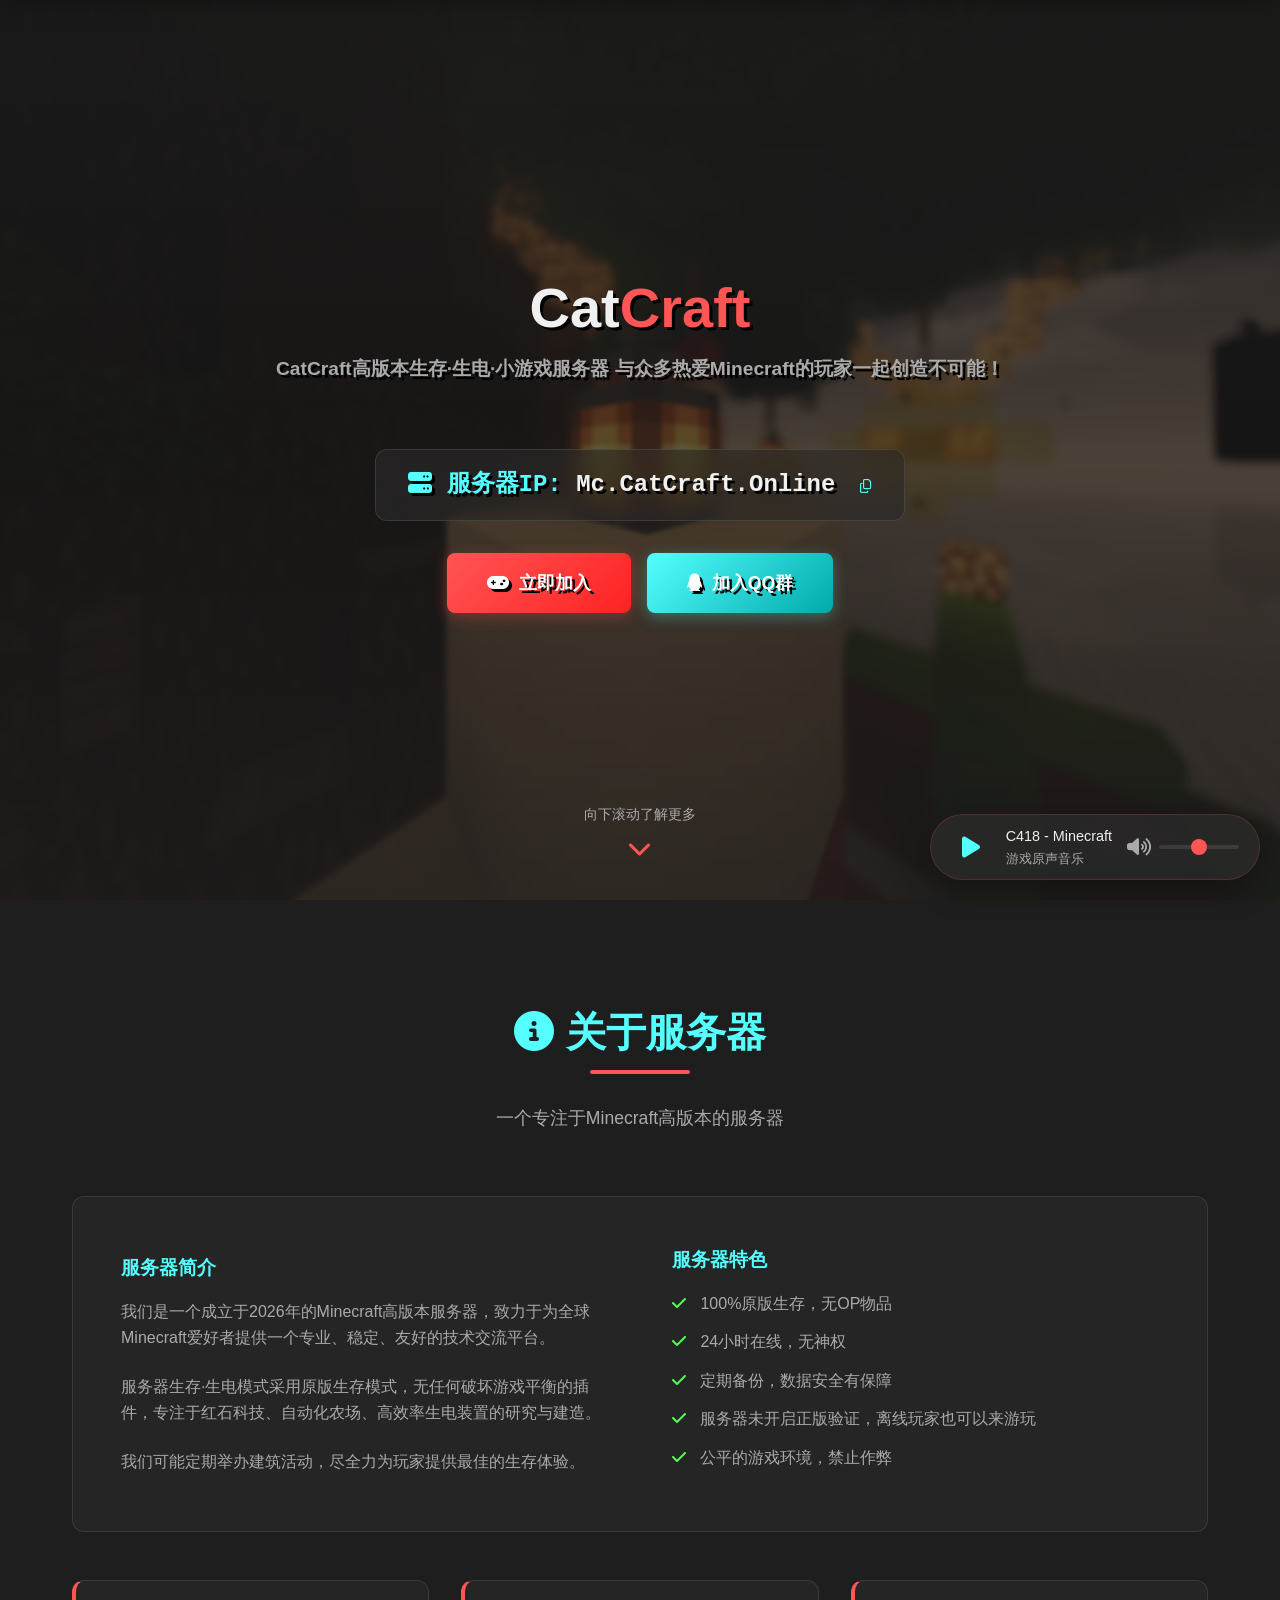
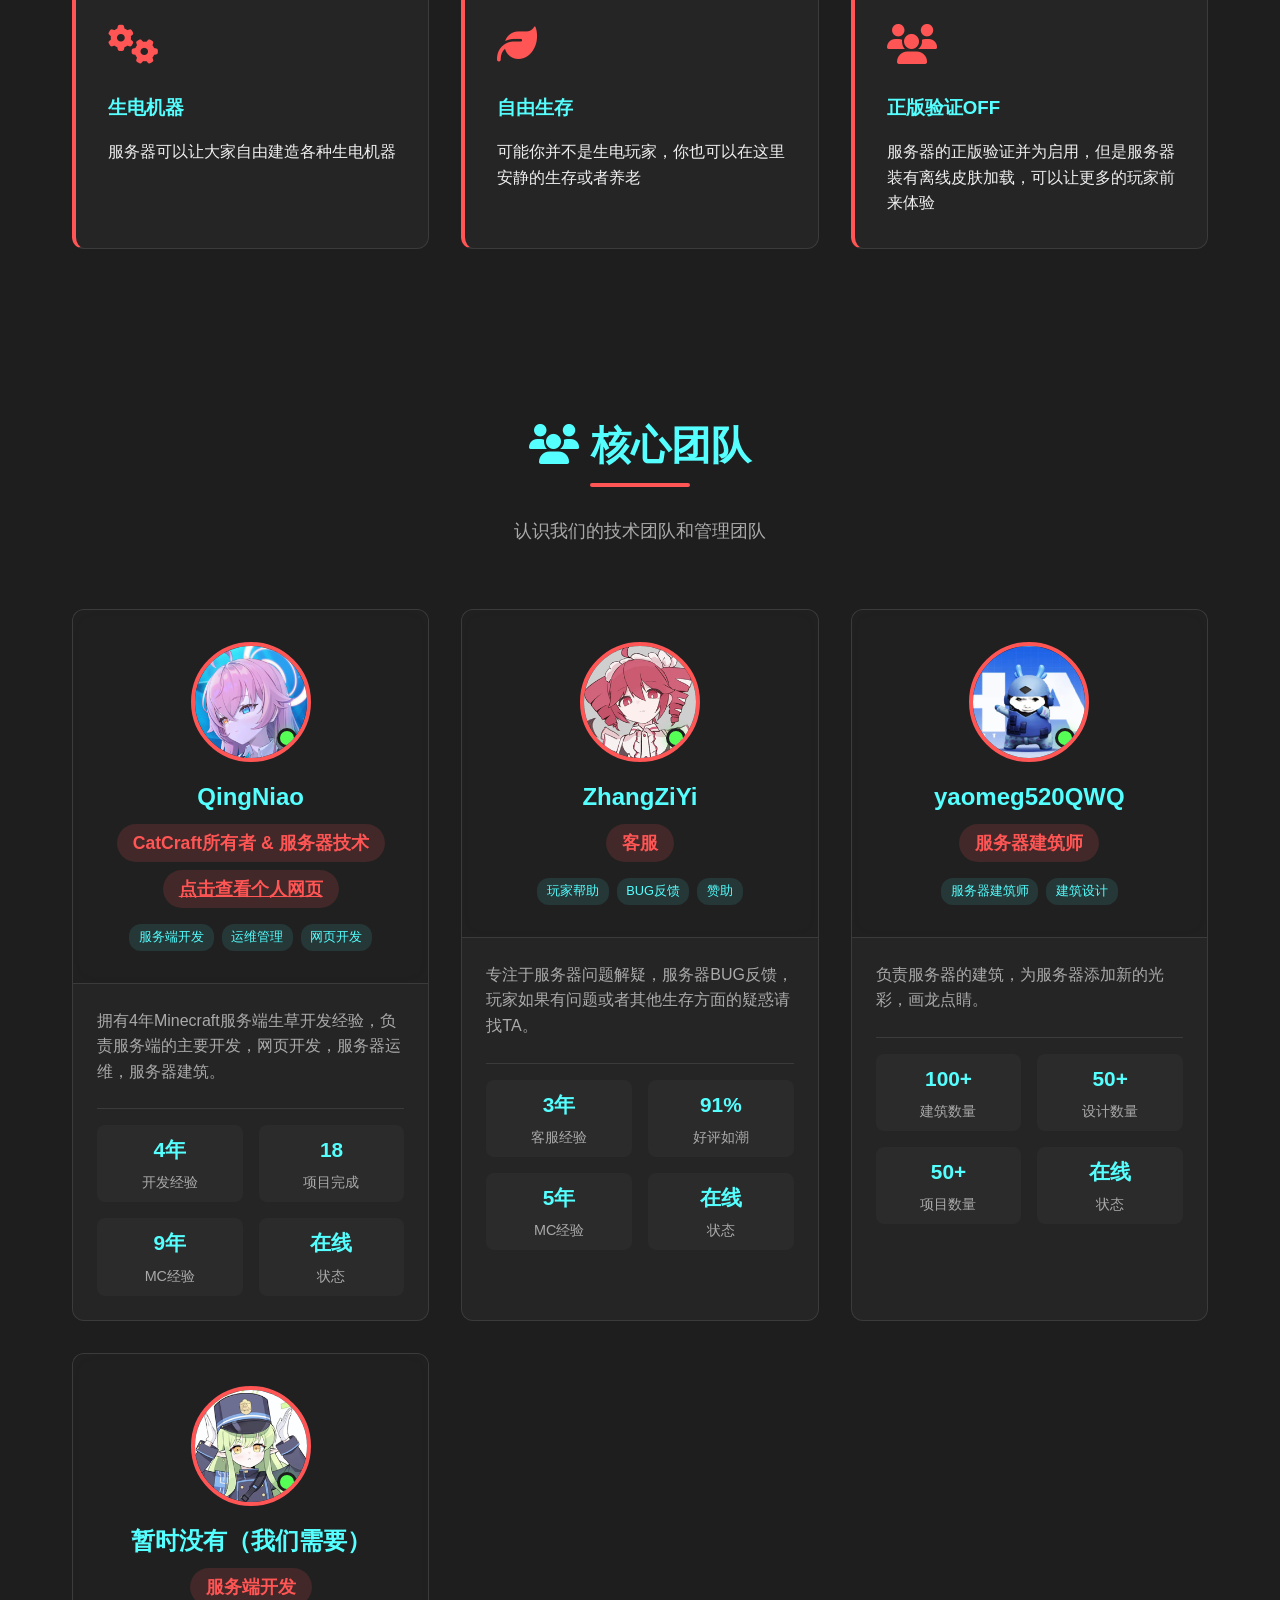
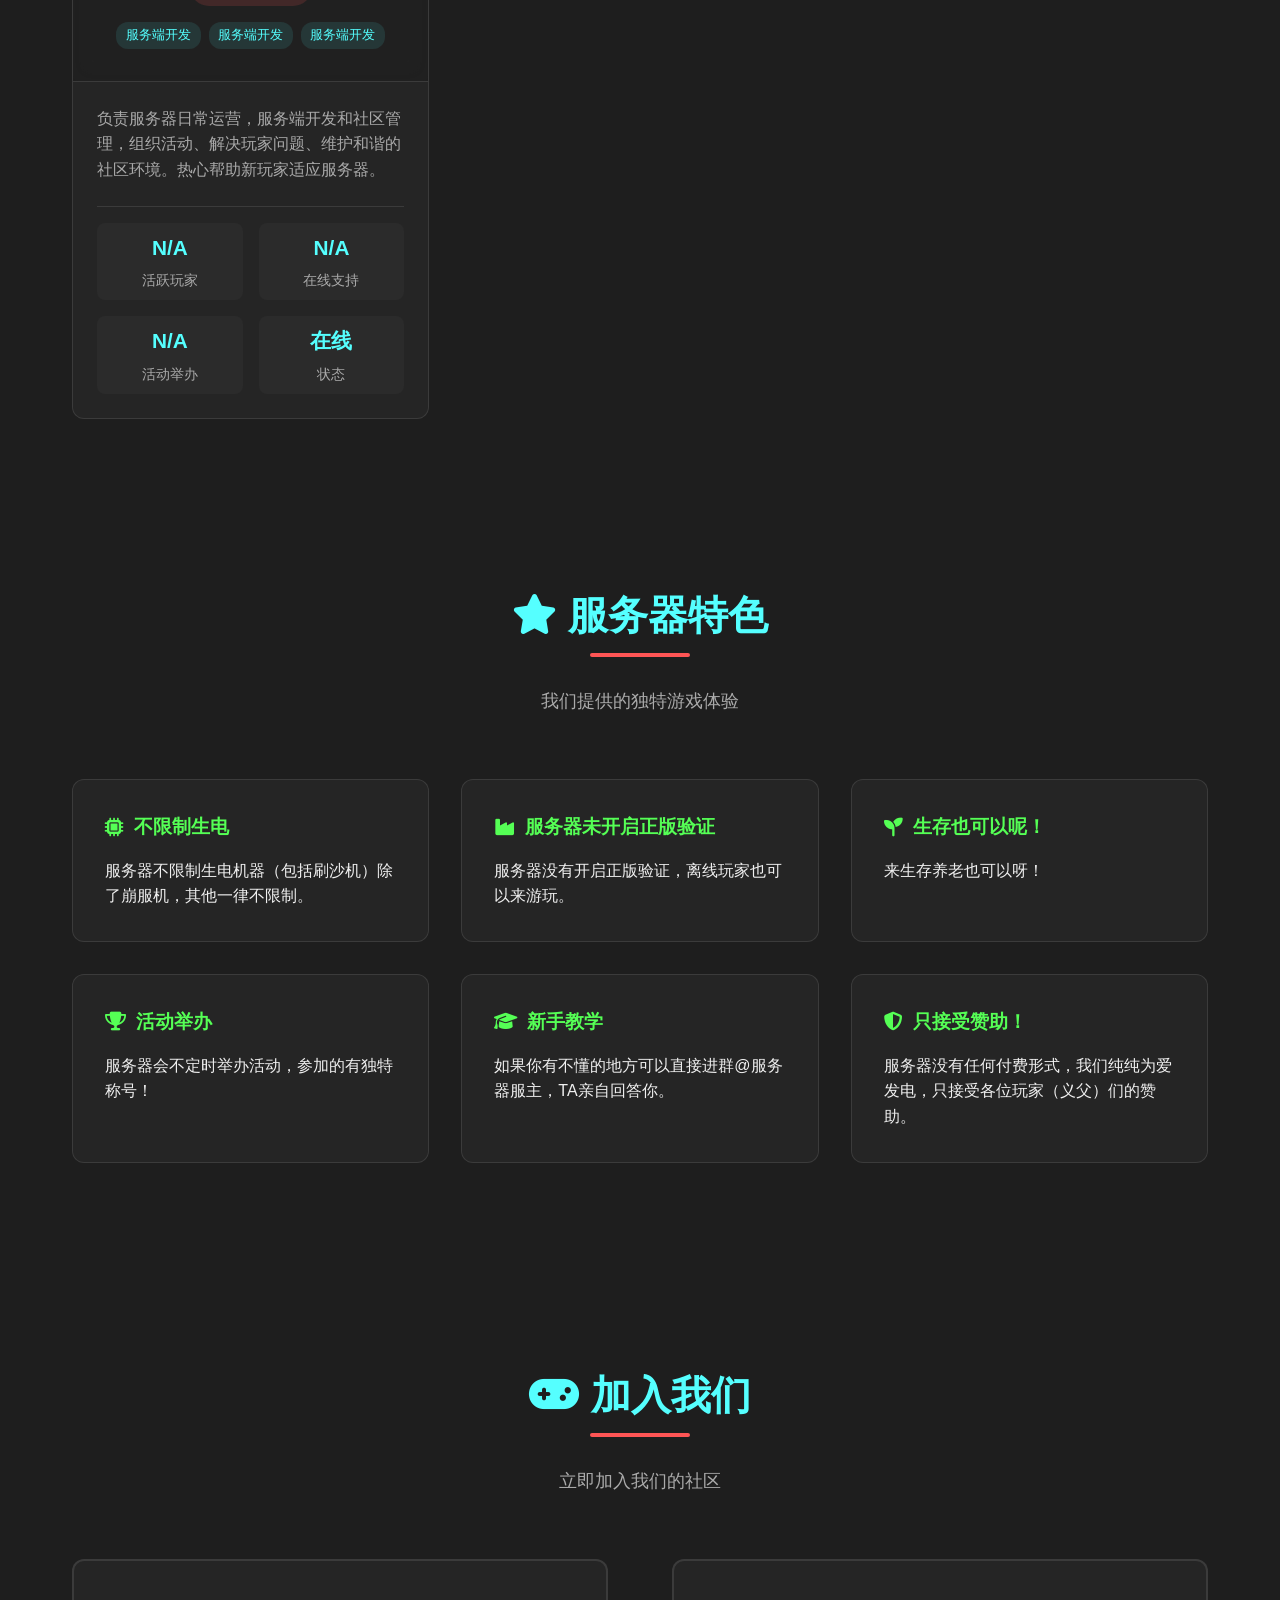
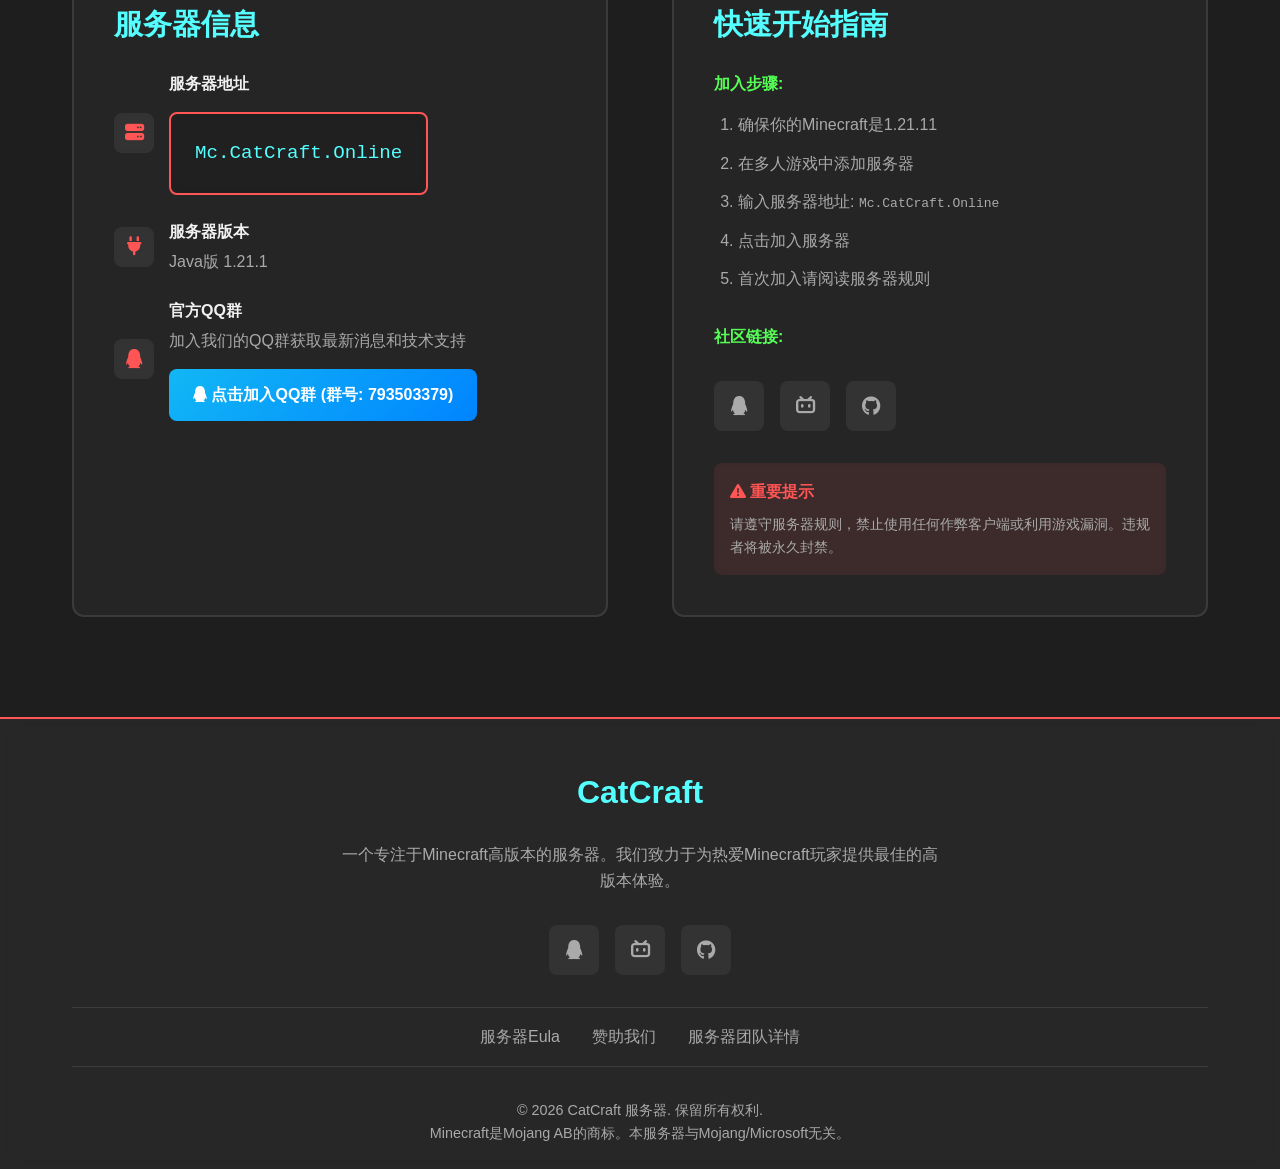
==== CatCraftWeb/CatCraft.html @ 47ac63e8 "QingNiaoWeb" ====
<!DOCTYPE html>
<html lang="zh-CN">
<head>
    <meta charset="UTF-8">
    <meta name="viewport" content="width=device-width, initial-scale=1.0">
    <title>CatCraft服务器 | Minecraft 1.21.11 高版本服务器</title>
    <link rel="icon" href="images/favicon.png">
    <meta name="description" content="CatCraft Minecraft 1.21.11 服务器，加入我们，与热爱Minecraft的玩家一起创造奇迹！">
    
   
    <link rel="stylesheet" href="https://cdnjs.cloudflare.com/ajax/libs/font-awesome/6.4.0/css/all.min.css">
    
    <style>
      
        :root {
            --minecraft-green: #55FF55;
            --minecraft-redstone: #FF5555;
            --minecraft-diamond: #55FFFF;
            --minecraft-emerald: #00AA00;
            --minecraft-dark: #1E1E1E;
            --minecraft-dark-2: #2A2A2A;
            --minecraft-dark-3: #3A3A3A;
            --minecraft-light: #F0F0F0;
            --minecraft-gray: #AAAAAA;
            --accent-primary: #FF5555; 
            --accent-secondary: #55FFFF; 
            --accent-tertiary: #55FF55; 
        }
        
     
        * {
            margin: 0;
            padding: 0;
            box-sizing: border-box;
        }
        
        body {
            font-family: 'Segoe UI', Tahoma, Geneva, Verdana, sans-serif;
            line-height: 1.6;
            color: var(--minecraft-light);
            background-color: var(--minecraft-dark);
            overflow-x: hidden;
        }
        
      
        .minecraft-font {
            font-family: 'Minecraft', monospace;
            letter-spacing: 1px;
        }
        
        /* 全屏背景轮播 */
        .hero-slideshow {
            position: fixed;
            top: 0;
            left: 0;
            width: 100%;
            height: 100vh;
            z-index: -1;
            overflow: hidden;
        }
        
        .slide {
            position: absolute;
            top: 0;
            left: 0;
            width: 100%;
            height: 100%;
            opacity: 0;
            transition: opacity 1s ease-in-out;
            background-size: cover;
            background-position: center;
            background-repeat: no-repeat;
        }
        
        .slide.active {
            opacity: 1;
        }
        
        .hero-overlay {
            position: absolute;
            top: 0;
            left: 0;
            width: 100%;
            height: 100%;
            background: linear-gradient(to bottom, 
                rgba(30, 30, 30, 0.85) 0%,
                rgba(30, 30, 30, 0.7) 50%,
                rgba(30, 30, 30, 0.85) 100%);
            z-index: 0;
            backdrop-filter: blur(2px);
        }
        
        /* 导航栏 - 毛玻璃效果 */
        .navbar {
            position: fixed;
            top: -80px;
            width: 100%;
            background: rgba(42, 42, 42, 0.75);
            -webkit-backdrop-filter: blur(15px) saturate(180%);
            backdrop-filter: blur(15px) saturate(180%);
            z-index: 1000;
            padding: 0.8rem 0;
            transition: all 0.5s cubic-bezier(0.4, 0, 0.2, 1);
            box-shadow: 0 4px 30px rgba(0, 0, 0, 0.3);
            border-bottom: 2px solid rgba(255, 85, 85, 0.3);
        }
        
        .navbar.visible {
            top: 0;
        }
        
        .nav-container {
            max-width: 1200px;
            margin: 0 auto;
            padding: 0 2rem;
            display: flex;
            justify-content: space-between;
            align-items: center;
        }
        
        /* Logo样式 */
        .logo-container {
            display: flex;
            align-items: center;
            gap: 12px;
        }
        
        .logo-img {
            height: 50px; 
            width: auto;
            transition: transform 0.3s ease;
        }
        
        .logo-img:hover {
            transform: scale(1.05);
        }
        
        .logo-text {
            font-size: 1.5rem;
            font-weight: bold;
            color: var(--accent-secondary);
            text-decoration: none;
        }
        
        .nav-links {
            display: flex;
            list-style: none;
            gap: 1.5rem;
        }
        
        .nav-links a {
            color: var(--minecraft-gray);
            text-decoration: none;
            font-weight: 500;
            transition: all 0.3s ease;
            padding: 0.5rem 1rem;
            border-radius: 6px;
            position: relative;
        }
        
        .nav-links a:hover {
            color: var(--minecraft-light);
            background: rgba(255, 85, 85, 0.15);
        }
        
        .nav-links a::after {
            content: '';
            position: absolute;
            bottom: 0;
            left: 50%;
            width: 0;
            height: 2px;
            background: var(--accent-primary);
            transition: all 0.3s ease;
            transform: translateX(-50%);
        }
        
        .nav-links a:hover::after {
            width: 70%;
        }
        
        /* 主要内容区域 */
        .container {
            max-width: 1200px;
            margin: 0 auto;
            padding: 0 2rem;
            position: relative;
            z-index: 1;
        }
        
        /* 英雄区域 */
        .hero {
            min-height: 100vh;
            display: flex;
            align-items: center;
            justify-content: center;
            text-align: center;
            position: relative;
            padding: 2rem;
        }
        
        .hero-content {
            max-width: 800px;
            margin: 0 auto;
        }
        
        .server-title {
            font-size: 3.5rem;
            font-weight: 800;
            margin-bottom: 1.5rem;
            text-shadow: 3px 3px 0 #000;
        }
        
        .server-title span {
            color: var(--accent-primary);
        }
        
        .hero p {
            font-size: 1.2rem;
            color: var(--minecraft-gray);
            margin-bottom: 2.5rem;
            line-height: 1.8;
        }
        
        .server-ip {
            display: inline-block;
            background: rgba(255, 85, 85, 0.2);
            backdrop-filter: blur(10px);
            border: 2px solid var(--accent-primary);
            padding: 1rem 2rem;
            font-size: 1.5rem;
            font-weight: bold;
            color: var(--accent-secondary);
            margin-bottom: 2rem;
            border-radius: 8px;
            font-family: 'Courier New', monospace;
        }
        
        .server-ip span {
            color: var(--minecraft-light);
        }
        
        /* 行动按钮 */
        .cta-button {
            display: inline-flex;
            align-items: center;
            gap: 10px;
            background: linear-gradient(135deg, var(--accent-primary), #FF2222);
            color: white;
            padding: 1rem 2.5rem;
            border-radius: 8px;
            text-decoration: none;
            font-weight: 600;
            font-size: 1.1rem;
            transition: all 0.3s ease;
            border: none;
            cursor: pointer;
            box-shadow: 0 4px 15px rgba(255, 85, 85, 0.3);
        }
        
        .cta-button:hover {
            transform: translateY(-3px);
            box-shadow: 0 6px 20px rgba(255, 85, 85, 0.5);
        }
        
        .cta-button.secondary {
            background: linear-gradient(135deg, var(--accent-secondary), #00AAAA);
            box-shadow: 0 4px 15px rgba(85, 255, 255, 0.3);
        }
        
        .cta-button.secondary:hover {
            box-shadow: 0 6px 20px rgba(85, 255, 255, 0.5);
        }
        
        /* 通用部分样式 */
        section {
            padding: 100px 0;
            position: relative;
        }
        
        .section-title {
            text-align: center;
            margin-bottom: 4rem;
        }
        
        .section-title h2 {
            font-size: 2.5rem;
            font-weight: 700;
            margin-bottom: 1rem;
            color: var(--accent-secondary);
            position: relative;
            display: inline-block;
        }
        
        .section-title h2::after {
            content: '';
            position: absolute;
            bottom: -10px;
            left: 50%;
            transform: translateX(-50%);
            width: 100px;
            height: 4px;
            background: var(--accent-primary);
            border-radius: 2px;
        }
        
        .section-title p {
            color: var(--minecraft-gray);
            max-width: 600px;
            margin: 1.5rem auto 0;
            font-size: 1.1rem;
        }
        
        /* 毛玻璃效果卡片 */
        .glass-card {
            background: rgba(42, 42, 42, 0.65);
            backdrop-filter: blur(12px) saturate(180%);
            -webkit-backdrop-filter: blur(12px) saturate(180%);
            border: 1px solid rgba(255, 255, 255, 0.1);
            border-radius: 12px;
            transition: all 0.3s ease;
        }
        
        .glass-card:hover {
            background: rgba(42, 42, 42, 0.8);
            border-color: rgba(255, 85, 85, 0.3);
            transform: translateY(-5px);
            box-shadow: 0 15px 35px rgba(0, 0, 0, 0.3);
        }
        
        /* 关于服务器 */
        .about-content {
            display: grid;
            grid-template-columns: 1fr 1fr;
            gap: 4rem;
            align-items: center;
            padding: 3rem;
        }
        
        .server-features {
            display: grid;
            grid-template-columns: repeat(auto-fit, minmax(250px, 1fr));
            gap: 2rem;
            margin-top: 3rem;
        }
        
        .feature-card {
            padding: 2rem;
            border-left: 4px solid var(--accent-primary);
            transition: transform 0.3s ease;
        }
        
        .feature-card:hover {
            transform: translateY(-5px);
        }
        
        .feature-icon {
            font-size: 2.5rem;
            color: var(--accent-primary);
            margin-bottom: 1rem;
        }
        
        .feature-card h3 {
            color: var(--accent-secondary);
            margin-bottom: 1rem;
        }
        
        /* 团队成员展示 - 已添加头像样式 */
        .team-section {
            padding: 4rem 0;
        }
        
        .team-grid {
            display: grid;
            grid-template-columns: repeat(auto-fit, minmax(300px, 1fr));
            gap: 2rem;
        }
        
        .team-member {
            border-radius: 12px;
            overflow: hidden;
            transition: all 0.4s ease;
            border: 1px solid rgba(255, 255, 255, 0.1);
        }
        
        .team-member:hover {
            transform: translateY(-10px);
            border-color: var(--accent-secondary);
            box-shadow: 0 20px 40px rgba(0, 0, 0, 0.4);
        }
        
        .member-header {
            padding: 2rem;
            text-align: center;
            background: rgba(30, 30, 30, 0.7);
            backdrop-filter: blur(10px);
            position: relative;
        }
        
        /* 成员头像样式 */
        .member-avatar {
            width: 120px;
            height: 120px;
            border-radius: 50%;
            margin: 0 auto 1rem;
            border: 4px solid var(--accent-primary);
            overflow: hidden;
            background: linear-gradient(135deg, var(--minecraft-dark-2), var(--minecraft-dark-3));
            display: flex;
            align-items: center;
            justify-content: center;
            position: relative;
            transition: all 0.3s ease;
        }
        
        .team-member:hover .member-avatar {
            border-color: var(--accent-secondary);
            transform: scale(1.05);
        }
        
        /* 头像图片样式 */
        .avatar-img {
            width: 100%;
            height: 100%;
            object-fit: cover;
            transition: transform 0.3s ease;
        }
        
        .team-member:hover .avatar-img {
            transform: scale(1.1);
        }
        
        /* 备用图标样式（当没有头像图片时显示） */
        .avatar-icon {
            font-size: 3.5rem;
            color: var(--accent-secondary);
        }
        
        /* 在线状态指示器 */
        .online-status {
            position: absolute;
            bottom: 10px;
            right: 10px;
            width: 20px;
            height: 20px;
            border-radius: 50%;
            background-color: var(--accent-tertiary);
            border: 3px solid var(--minecraft-dark);
            box-shadow: 0 0 10px rgba(85, 255, 85, 0.5);
            animation: pulse 2s infinite;
        }
        
        @keyframes pulse {
            0% { box-shadow: 0 0 0 0 rgba(85, 255, 85, 0.7); }
            70% { box-shadow: 0 0 0 10px rgba(85, 255, 85, 0); }
            100% { box-shadow: 0 0 0 0 rgba(85, 255, 85, 0); }
        }
        
        .member-name {
            font-size: 1.5rem;
            color: var(--accent-secondary);
            margin-bottom: 0.5rem;
            font-weight: 600;
        }
        
        .member-role {
            color: var(--accent-primary);
            font-weight: bold;
            font-size: 1.1rem;
            padding: 0.3rem 1rem;
            background: rgba(255, 85, 85, 0.15);
            border-radius: 20px;
            display: inline-block;
            margin-bottom: 0.5rem;
        }

          .member-role-qingniaoweb {
            color: var(--accent-primary);
            font-weight: bold;
            font-size: 1.1rem;
            padding: 0.3rem 1rem;
            background: rgba(255, 85, 85, 0.15);
            border-radius: 20px;
            display: inline-block;
            margin-bottom: 0.5rem;
        }
        
        /* 成员简介标签 */
        .member-tags {
            display: flex;
            justify-content: center;
            flex-wrap: wrap;
            gap: 0.5rem;
            margin-top: 0.5rem;
        }
        
        .member-tag {
            padding: 0.2rem 0.6rem;
            background: rgba(85, 255, 255, 0.1);
            border-radius: 12px;
            font-size: 0.8rem;
            color: var(--accent-secondary);
        }
        
        .member-info {
            padding: 1.5rem;
            border-top: 1px solid rgba(255, 255, 255, 0.1);
        }
        
        .member-info p {
            color: var(--minecraft-gray);
            margin-bottom: 1.5rem;
            line-height: 1.6;
        }
        
        .member-stats {
            display: grid;
            grid-template-columns: repeat(2, 1fr);
            gap: 1rem;
            margin-top: 1rem;
            padding-top: 1rem;
            border-top: 1px solid rgba(255, 255, 255, 0.1);
        }
        
        .stat-item {
            text-align: center;
            padding: 0.5rem;
            background: rgba(58, 58, 58, 0.3);
            border-radius: 8px;
            transition: all 0.3s ease;
        }
        
        .stat-item:hover {
            background: rgba(58, 58, 58, 0.5);
            transform: translateY(-2px);
        }
        
        .stat-value {
            font-size: 1.3rem;
            color: var(--accent-secondary);
            font-weight: bold;
            margin-bottom: 0.3rem;
        }
        
        .stat-label {
            font-size: 0.9rem;
            color: var(--minecraft-gray);
        }
        
        /* 服务器特色 */
        .features-grid {
            display: grid;
            grid-template-columns: repeat(auto-fit, minmax(300px, 1fr));
            gap: 2rem;
        }
        
        .feature-item {
            padding: 2rem;
            border: 1px solid rgba(255, 255, 255, 0.1);
            transition: all 0.3s ease;
        }
        
        .feature-item:hover {
            border-color: var(--accent-tertiary);
            box-shadow: 0 10px 30px rgba(0, 0, 0, 0.3);
        }
        
        .feature-item h3 {
            color: var(--accent-tertiary);
            margin-bottom: 1rem;
            display: flex;
            align-items: center;
            gap: 10px;
        }
        
        /* 联系方式/服务器信息 */
        .contact-content {
            display: grid;
            grid-template-columns: 1fr 1fr;
            gap: 4rem;
        }
        
        .server-info {
            padding: 2.5rem;
            border: 2px solid rgba(255, 255, 255, 0.1);
        }
        
        .server-info h3 {
            color: var(--accent-secondary);
            margin-bottom: 1.5rem;
            font-size: 1.8rem;
        }
        
        .info-item {
            margin-bottom: 1.5rem;
            display: flex;
            align-items: center;
            gap: 15px;
        }
        
        .info-icon {
            width: 40px;
            height: 40px;
            background: rgba(58, 58, 58, 0.7);
            backdrop-filter: blur(5px);
            border-radius: 8px;
            display: flex;
            align-items: center;
            justify-content: center;
            color: var(--accent-primary);
            font-size: 1.2rem;
        }
        
        .info-content h4 {
            color: var(--minecraft-light);
            margin-bottom: 0.25rem;
        }
        
        .info-content p {
            color: var(--minecraft-gray);
        }
        
        .ip-box {
            background: rgba(30, 30, 30, 0.7);
            backdrop-filter: blur(10px);
            padding: 1rem;
            border-radius: 8px;
            border: 2px solid var(--accent-primary);
            margin-top: 1rem;
        }
        
        .ip-box code {
            font-family: 'Courier New', monospace;
            font-size: 1.2rem;
            color: var(--accent-secondary);
            display: block;
            text-align: center;
            padding: 0.5rem;
        }
        
        .qq-group {
            display: inline-block;
            background: linear-gradient(135deg, #12B7F5, #0084FF);
            color: white;
            padding: 0.8rem 1.5rem;
            border-radius: 8px;
            text-decoration: none;
            font-weight: bold;
            margin-top: 1rem;
            transition: transform 0.3s ease;
        }
        
        .qq-group:hover {
            transform: translateY(-3px);
        }
        
        .community-links {
            display: flex;
            gap: 1rem;
            margin-top: 2rem;
        }
        
        /* 音乐播放器 - 固定在右下角 */
        .music-player {
            position: fixed;
            bottom: 20px;
            right: 20px;
            z-index: 1001;
            background: rgba(42, 42, 42, 0.85);
            backdrop-filter: blur(15px) saturate(180%);
            -webkit-backdrop-filter: blur(15px) saturate(180%);
            border-radius: 50px;
            padding: 10px 20px;
            display: flex;
            align-items: center;
            gap: 15px;
            box-shadow: 0 8px 32px rgba(0, 0, 0, 0.3);
            border: 1px solid rgba(255, 85, 85, 0.2);
            transition: all 0.3s ease;
        }
        
        .music-player:hover {
            background: rgba(42, 42, 42, 0.95);
            transform: translateY(-5px);
        }
        
        .music-controls {
            display: flex;
            align-items: center;
            gap: 10px;
        }
        
        .music-btn {
            background: none;
            border: none;
            color: var(--accent-secondary);
            font-size: 1.5rem;
            cursor: pointer;
            padding: 8px;
            border-radius: 50%;
            transition: all 0.3s ease;
            display: flex;
            align-items: center;
            justify-content: center;
            width: 40px;
            height: 40px;
        }
        
        .music-btn:hover {
            background: rgba(85, 255, 255, 0.1);
            transform: scale(1.1);
        }
        
        .music-info {
            max-width: 200px;
        }
        
        .music-title {
            color: var(--minecraft-light);
            font-size: 0.9rem;
            font-weight: 500;
            white-space: nowrap;
            overflow: hidden;
            text-overflow: ellipsis;
        }
        
        .music-artist {
            color: var(--minecraft-gray);
            font-size: 0.8rem;
        }
        
        .volume-control {
            display: flex;
            align-items: center;
            gap: 8px;
        }
        
        .volume-slider {
            width: 80px;
            height: 4px;
            -webkit-appearance: none;
            appearance: none;
            background: rgba(255, 255, 255, 0.1);
            border-radius: 2px;
            outline: none;
        }
        
        .volume-slider::-webkit-slider-thumb {
            -webkit-appearance: none;
            width: 16px;
            height: 16px;
            border-radius: 50%;
            background: var(--accent-primary);
            cursor: pointer;
        }
        
        .volume-icon {
            color: var(--minecraft-gray);
            font-size: 1.2rem;
        }
        
        /* 页脚 */
        footer {
            background: rgba(42, 42, 42, 0.8);
            backdrop-filter: blur(10px);
            padding: 3rem 0 1.5rem;
            text-align: center;
            border-top: 2px solid var(--accent-primary);
        }
        
        .footer-logo {
            font-size: 2rem;
            font-weight: bold;
            color: var(--accent-secondary);
            margin-bottom: 1.5rem;
        }
        
        .social-links {
            display: flex;
            justify-content: center;
            gap: 1rem;
            margin: 2rem 0;
        }
        
        .social-link {
            display: flex;
            align-items: center;
            justify-content: center;
            width: 50px;
            height: 50px;
            background: rgba(58, 58, 58, 0.7);
            border-radius: 8px;
            color: var(--minecraft-gray);
            text-decoration: none;
            transition: all 0.3s ease;
            font-size: 1.2rem;
        }
        
        .social-link:hover {
            background: var(--accent-primary);
            color: white;
            transform: translateY(-3px);
        }
        
        .copyright {
            color: var(--minecraft-gray);
            margin-top: 2rem;
            font-size: 0.9rem;
        }
        
        /* 滚动指示器 */
        .scroll-indicator {
            position: absolute;
            bottom: 40px;
            left: 50%;
            transform: translateX(-50%);
            color: var(--minecraft-gray);
            font-size: 0.9rem;
            display: flex;
            flex-direction: column;
            align-items: center;
            gap: 10px;
            animation: bounce 2s infinite;
        }
        
        .scroll-indicator i {
            font-size: 1.5rem;
            color: var(--accent-primary);
        }
        
        /* 响应式设计 */
        @media (max-width: 768px) {
            .server-title {
                font-size: 2.5rem;
            }
            
            .nav-links {
                display: none;
            }
            
            .about-content,
            .contact-content {
                grid-template-columns: 1fr;
            }
            
            .team-grid {
                grid-template-columns: 1fr;
            }
            
            .container {
                padding: 0 1rem;
            }
            
            .music-player {
                bottom: 10px;
                right: 10px;
                padding: 8px 15px;
            }
            
            .music-info {
                max-width: 150px;
            }
            
            .volume-slider {
                width: 60px;
            }
            
            .member-avatar {
                width: 100px;
                height: 100px;
            }
        }
        
        /* 动画 */
        @keyframes bounce {
            0%, 20%, 50%, 80%, 100% {
                transform: translateY(0) translateX(-50%);
            }
            40% {
                transform: translateY(-10px) translateX(-50%);
            }
            60% {
                transform: translateY(-5px) translateX(-50%);
            }
        }
        
        /* 方块样式 */
        .minecraft-block {
            display: inline-block;
            width: 20px;
            height: 20px;
            background: var(--accent-primary);
            margin: 0 5px;
            vertical-align: middle;
            border-radius: 2px;
        }
        
        .block-redstone { background: #FF5555; }
        .block-diamond { background: #55FFFF; }
        .block-emerald { background: #00AA00; }
        .block-iron { background: #AAAAAA; }
    </style>
</head>
<body>
    <!-- 音乐播放器 -->
    <div class="music-player" id="musicPlayer">
        <div class="music-controls">
            <button class="music-btn" id="playPauseBtn">
                <i class="fas fa-play" id="playIcon"></i>
            </button>
        </div>
        <div class="music-info">
            <div class="music-title" id="musicTitle">C418 - Minecraft</div>
            <div class="music-artist" id="musicArtist">游戏原声音乐</div>
        </div>
        <div class="volume-control">
            <i class="fas fa-volume-up volume-icon"></i>
            <input type="range" min="0" max="100" value="50" class="volume-slider" id="volumeSlider">
        </div>
    </div>
    
    <!-- 全屏背景轮播 - 生电服务器相关图片 -->
    <div class="hero-slideshow">
        <div class="slide active" style="background-image: url('./pb/2026-01-21_06.41.36.png');"></div>
        <div class="slide" style="background-image: url('./pb/2026-01-21_06.37.58.png');"></div>
        <div class="slide" style="background-image: url('./pb/2026-01-21_06.38.33.png');"></div>
        <div class="slide" style="background-image: url('./pb/2026-01-21_06.40.49.png');"></div>
        <div class="slide" style="background-image: url('./pb/2026-01-16_23.26.16.png');"></div>
        <div class="hero-overlay"></div>
    </div>
    
    <!-- 导航栏 -->
    <nav class="navbar" id="navbar">
        <div class="nav-container">
            <div class="logo-container">
                <img src="./CatCraft/CatCraft.png" 
                     alt="CatCraft服务器Logo" 
                     class="logo-img">
            </div>
            <ul class="nav-links">
                <li><a href="#home">首页</a></li>
                <li><a href="#about">关于服务器</a></li>
                <li><a href="#team">核心团队</a></li>
                <li><a href="#features">服务器特色</a></li>
                <li><a href="./Buy_Me_a_Coffee/Buy_Me_a_Coffee.html">赞助我们</a></li>
                <li><a href="http://web.catcraft.online/">团队详情</a></li>
                <li><a href="./Eula/index.html">EULA</a></li>
            </ul>
        </div>
    </nav>
    
    <!-- 主要内容区域 -->
    <main>
        <!-- 首页英雄区域 -->
        <section id="home" class="hero">
            <div class="hero-content">
                <h1 class="server-title">Cat<span>Craft</span> 
                <p>CatCraft高版本生存·生电·小游戏服务器 与众多热爱Minecraft的玩家一起创造不可能！</p>
                
                <div class="server-ip glass-card">
                    <i class="fas fa-server"></i> 服务器IP: <span id="serverIpText">Mc.CatCraft.Online</span>
                    <button onclick="copyServerIP()" style="background: none; border: none; color: var(--accent-secondary); margin-left: 10px; cursor: pointer;">
                        <i class="far fa-copy"></i>
                    </button>
                </div>
                
                <div style="display: flex; gap: 1rem; justify-content: center; flex-wrap: wrap;">
                    <a href="#contact" class="cta-button">
                        <i class="fas fa-gamepad"></i> 立即加入
                    </a>
                    <a href="https://qm.qq.com/cgi-bin/qm/qr?k=cPmK9X80SOP82p4H8UXrx_SxXIzl6Pe6&jump_from=webapi&authKey=gaxGd9cTzZAgbfj8gv96JI8pQLQzAaHG52tfrOlv83r7D67kmOghnH70uvfWFXYf" target="_blank" class="cta-button secondary">
                        <i class="fab fa-qq"></i> 加入QQ群
                    </a>
                </div>
            </div>
            <div class="scroll-indicator">
                <span>向下滚动了解更多</span>
                <i class="fas fa-chevron-down"></i>
            </div>
        </section>
        
        <!-- 关于服务器 -->
        <section id="about">
            <div class="container">
                <div class="section-title">
                    <h2><i class="fas fa-info-circle"></i> 关于服务器</h2>
                    <p>一个专注于Minecraft高版本的服务器</p>
                </div>
                
                <div class="about-content glass-card">
                    <div>
                        <h3 style="color: var(--accent-secondary); margin-bottom: 1rem;">服务器简介</h3>
                        <p style="color: var(--minecraft-gray); margin-bottom: 1.5rem;">
                            我们是一个成立于2026年的Minecraft高版本服务器，致力于为全球Minecraft爱好者提供一个专业、稳定、友好的技术交流平台。
                        </p>
                        <p style="color: var(--minecraft-gray); margin-bottom: 1.5rem;">
                            服务器生存·生电模式采用原版生存模式，无任何破坏游戏平衡的插件，专注于红石科技、自动化农场、高效率生电装置的研究与建造。
                        </p>
                        <p style="color: var(--minecraft-gray);">
                            我们可能定期举办建筑活动，尽全力为玩家提供最佳的生存体验。
                        </p>
                    </div>
                    <div>
                        <h3 style="color: var(--accent-secondary); margin-bottom: 1rem;">服务器特色</h3>
                        <ul style="color: var(--minecraft-gray); list-style: none; padding-left: 0;">
                            <li style="margin-bottom: 0.8rem;"><i class="fas fa-check" style="color: var(--accent-tertiary); margin-right: 10px;"></i> 100%原版生存，无OP物品</li>
                            <li style="margin-bottom: 0.8rem;"><i class="fas fa-check" style="color: var(--accent-tertiary); margin-right: 10px;"></i> 24小时在线，无神权</li>
                            <li style="margin-bottom: 0.8rem;"><i class="fas fa-check" style="color: var(--accent-tertiary); margin-right: 10px;"></i> 定期备份，数据安全有保障</li>
                            <li style="margin-bottom: 0.8rem;"><i class="fas fa-check" style="color: var(--accent-tertiary); margin-right: 10px;"></i> 服务器未开启正版验证，离线玩家也可以来游玩</li>
                            <li style="margin-bottom: 0.8rem;"><i class="fas fa-check" style="color: var(--accent-tertiary); margin-right: 10px;"></i> 公平的游戏环境，禁止作弊</li>
                        </ul>
                    </div>
                </div>
                
                <div class="server-features">
                    <div class="feature-card glass-card">
                        <div class="feature-icon">
                            <i class="fas fa-cogs"></i>
                        </div>
                        <h3>生电机器</h3>
                        <p>服务器可以让大家自由建造各种生电机器</p>
                    </div>
                    <div class="feature-card glass-card">
                        <div class="feature-icon">
                            <i class="fas fa-leaf"></i>
                        </div>
                        <h3>自由生存</h3>
                        <p>可能你并不是生电玩家，你也可以在这里安静的生存或者养老</p>
                    </div>
                    <div class="feature-card glass-card">
                        <div class="feature-icon">
                            <i class="fas fa-users"></i>
                        </div>
                        <h3>正版验证OFF</h3>
                        <p>服务器的正版验证并为启用，但是服务器装有离线皮肤加载，可以让更多的玩家前来体验</p>
                    </div>
                </div>
            </div>
        </section>
        
  
        <section id="team" class="team-section">
            <div class="container">
                <div class="section-title">
                    <h2><i class="fas fa-users"></i> 核心团队</h2>
                    <p>认识我们的技术团队和管理团队</p>
                </div>
                
                <div class="team-grid">
                  
                    <div class="team-member glass-card">
                        <div class="member-header">
                            <div class="member-avatar">
                              
                                <img src="./avatars/Qingniao.png" alt="QingNiao的头像" class="avatar-img" onerror="this.style.display='none'; this.parentElement.innerHTML='<i class=\"fas fa-crown avatar-icon\></i>
                                <div class="online-status"></div>
                            </div>
                            <h3 class="member-name">QingNiao</h3>
                            <div class="member-role">CatCraft所有者 & 服务器技术</div>
                           <a href="http://web.catcraft.online/" target="_blank" class="member-role-qingniaoweb">点击查看个人网页</a>
                     
                            
                            <div class="member-tags">
                                <span class="member-tag">服务端开发</span>
                                <span class="member-tag">运维管理</span>
                                <span class="member-tag">网页开发</span>
                            </div>
                        </div>
                        <div class="member-info">
                            <p>拥有4年Minecraft服务端生草开发经验，负责服务端的主要开发，网页开发，服务器运维，服务器建筑。</p>
                            <div class="member-stats">
                                <div class="stat-item">
                                    <div class="stat-value">4年</div>
                                    <div class="stat-label">开发经验</div>
                                </div>
                                <div class="stat-item">
                                    <div class="stat-value">18</div>
                                    <div class="stat-label">项目完成</div>
                                </div>
                                <div class="stat-item">
                                    <div class="stat-value">9年</div>
                                    <div class="stat-label">MC经验</div>
                                </div>
                                <div class="stat-item">
                                    <div class="stat-value">在线</div>
                                    <div class="stat-label">状态</div>
                                </div>
                            </div>
                        </div>
                    </div>
                    
                   
                    <div class="team-member glass-card">
                        <div class="member-header">
                            <div class="member-avatar">
                              
                                <img src="./avatars/zhangziyi.png" alt="ZhangZiYi的头像" class="avatar-img" onerror="this.style.display='none'; this.parentElement.innerHTML='<i class=\"fas fa-tools avatar-icon\></i>
                                <div class="online-status"></div>
                            </div>
                            <h3 class="member-name">ZhangZiYi</h3>
                            <div class="member-role">客服</div>
                            <div class="member-tags">
                                <span class="member-tag">玩家帮助</span>
                                <span class="member-tag">BUG反馈</span>
                                <span class="member-tag">赞助</span>
                            </div>
                        </div>
                        <div class="member-info">
                            <p>专注于服务器问题解疑，服务器BUG反馈，玩家如果有问题或者其他生存方面的疑惑请找TA。</p>
                            <div class="member-stats">
                                <div class="stat-item">
                                    <div class="stat-value">3年</div>
                                    <div class="stat-label">客服经验</div>
                                </div>
                                <div class="stat-item">
                                    <div class="stat-value">91%</div>
                                    <div class="stat-label">好评如潮</div>
                                </div>
                                <div class="stat-item">
                                    <div class="stat-value">5年</div>
                                    <div class="stat-label">MC经验</div>
                                </div>
                                <div class="stat-item">
                                    <div class="stat-value">在线</div>
                                    <div class="stat-label">状态</div>
                                </div>
                            </div>
                        </div>
                    </div>
                    
        
                    

                     <div class="team-member glass-card">
                        <div class="member-header">
                            <div class="member-avatar">
                              
                                <img src="./avatars/46.png" alt="yaomeg520QWQ的头像" class="avatar-img" onerror="this.style.display='none'; this.parentElement.innerHTML='<i class=\"fas fa-hammer avatar-icon\></i>
                                <div class="online-status"></div>
                            </div>
                            <h3 class="member-name">yaomeg520QWQ</h3>
                            <div class="member-role">服务器建筑师</div>
                            <div class="member-tags">
                                <span class="member-tag">服务器建筑师</span>
                                <span class="member-tag">建筑设计</span>
                            </div>
                        </div>
                        <div class="member-info">
                            <p>负责服务器的建筑，为服务器添加新的光彩，画龙点睛。</p>
                            <div class="member-stats">
                                <div class="stat-item">
                                    <div class="stat-value">100+</div>
                                    <div class="stat-label">建筑数量</div>
                                </div>
                                <div class="stat-item">
                                    <div class="stat-value">50+</div>
                                    <div class="stat-label">设计数量</div>
                                </div>
                                <div class="stat-item">
                                    <div class="stat-value">50+</div>
                                    <div class="stat-label">项目数量</div>
                                </div>
                                <div class="stat-item">
                                    <div class="stat-value">在线</div>
                                    <div class="stat-label">状态</div>
                                </div>
                            </div>
                        </div>
                    </div>
                    
                   
                    <div class="team-member glass-card">
                        <div class="member-header">
                            <div class="member-avatar">
                               
                                <img src="./avatars/com.png" alt="CommunityMgr的头像" class="avatar-img" onerror="this.style.display='none'; this.parentElement.innerHTML='<i class=\"fas fa-headset avatar-icon\></i>
                                <div class="online-status"></div>
                            </div>
                            <h3 class="member-name">暂时没有（我们需要）</h3>
                            <div class="member-role">服务端开发</div>
                            <div class="member-tags">
                                <span class="member-tag">服务端开发</span>
                                <span class="member-tag">服务端开发</span>
                                <span class="member-tag">服务端开发</span>
                            </div>
                        </div>
                        <div class="member-info">
                            <p>负责服务器日常运营，服务端开发和社区管理，组织活动、解决玩家问题、维护和谐的社区环境。热心帮助新玩家适应服务器。</p>
                            <div class="member-stats">
                                <div class="stat-item">
                                    <div class="stat-value">N/A</div>
                                    <div class="stat-label">活跃玩家</div>
                                </div>
                                <div class="stat-item">
                                    <div class="stat-value">N/A</div>
                                    <div class="stat-label">在线支持</div>
                                </div>
                                <div class="stat-item">
                                    <div class="stat-value">N/A</div>
                                    <div class="stat-label">活动举办</div>
                                </div>
                                <div class="stat-item">
                                    <div class="stat-value">在线</div>
                                    <div class="stat-label">状态</div>
                                </div>
                            </div>
                        </div>
                    </div>
                </div>
             
                
            </div>
        </section>
        
        <!-- 服务器特色 -->
        <section id="features">
            <div class="container">
                <div class="section-title">
                    <h2><i class="fas fa-star"></i> 服务器特色</h2>
                    <p>我们提供的独特游戏体验</p>
                </div>
                
                <div class="features-grid">
                    <div class="feature-item glass-card">
                        <h3><i class="fas fa-microchip"></i> 不限制生电</h3>
                        <p>服务器不限制生电机器（包括刷沙机）除了崩服机，其他一律不限制。</p>
                    </div>
                    <div class="feature-item glass-card">
                        <h3><i class="fas fa-industry"></i> 服务器未开启正版验证</h3>
                        <p>服务器没有开启正版验证，离线玩家也可以来游玩。</p>
                    </div>
                    <div class="feature-item glass-card">
                        <h3><i class="fas fa-seedling"></i> 生存也可以呢！</h3>
                        <p>来生存养老也可以呀！</p>
                    </div>
                    <div class="feature-item glass-card">
                        <h3><i class="fas fa-trophy"></i> 活动举办</h3>
                        <p>服务器会不定时举办活动，参加的有独特称号！</p>
                    </div>
                    <div class="feature-item glass-card">
                        <h3><i class="fas fa-graduation-cap"></i> 新手教学</h3>
                        <p>如果你有不懂的地方可以直接进群@服务器服主，TA亲自回答你。</p>
                    </div>
                    <div class="feature-item glass-card">
                        <h3><i class="fas fa-shield-alt"></i> 只接受赞助！</h3>
                        <p>服务器没有任何付费形式，我们纯纯为爱发电，只接受各位玩家（义父）们的赞助。</p>
                    </div>
                </div>
            </div>
        </section>
        
        <!-- 加入我们 -->
        <section id="contact">
            <div class="container">
                <div class="section-title">
                    <h2><i class="fas fa-gamepad"></i> 加入我们</h2>
                    <p>立即加入我们的社区</p>
                </div>
                
                <div class="contact-content">
                    <div class="server-info glass-card">
                        <h3>服务器信息</h3>
                        
                        <div class="info-item">
                            <div class="info-icon">
                                <i class="fas fa-server"></i>
                            </div>
                            <div class="info-content">
                                <h4>服务器地址</h4>
                                <div class="ip-box">
                                    <code id="ipDisplay">Mc.CatCraft.Online</code>
                                </div>
                            </div>
                        </div>
                        
                        <div class="info-item">
                            <div class="info-icon">
                                <i class="fas fa-plug"></i>
                            </div>
                            <div class="info-content">
                                <h4>服务器版本</h4>
                                <p>Java版 1.21.1</p>
                            </div>
                        </div>
                        
                        
                        <div class="info-item">
                            <div class="info-icon">
                                <i class="fab fa-qq"></i>
                            </div>
                            <div class="info-content">
                                <h4>官方QQ群</h4>
                                <p>加入我们的QQ群获取最新消息和技术支持</p>
                                <a href="https://qm.qq.com/cgi-bin/qm/qr?k=cPmK9X80SOP82p4H8UXrx_SxXIzl6Pe6&jump_from=webapi&authKey=gaxGd9cTzZAgbfj8gv96JI8pQLQzAaHG52tfrOlv83r7D67kmOghnH70uvfWFXYf" target="_blank" class="qq-group">
                                    <i class="fab fa-qq"></i> 点击加入QQ群 (群号: 793503379)
                                </a>
                            </div>
                        </div>
                    </div>
                    
                    <div class="server-info glass-card">
                        <h3>快速开始指南</h3>
                        
                        <div style="margin-bottom: 2rem;">
                            <h4 style="color: var(--accent-tertiary); margin-bottom: 1rem;">加入步骤:</h4>
                            <ol style="color: var(--minecraft-gray); padding-left: 1.5rem;">
                                <li style="margin-bottom: 0.8rem;">确保你的Minecraft是1.21.11</li>
                                <li style="margin-bottom: 0.8rem;">在多人游戏中添加服务器</li>
                                <li style="margin-bottom: 0.8rem;">输入服务器地址: <code>Mc.CatCraft.Online</code></li>
                                <li style="margin-bottom: 0.8rem;">点击加入服务器</li>
                                <li>首次加入请阅读服务器规则</li>
                            </ol>
                        </div>
                        
                        <div>
                            <h4 style="color: var(--accent-tertiary); margin-bottom: 1rem;">社区链接:</h4>
                            <div class="community-links">
    
                                <a href="https://qm.qq.com/cgi-bin/qm/qr?k=cPmK9X80SOP82p4H8UXrx_SxXIzl6Pe6&jump_from=webapi&authKey=gaxGd9cTzZAgbfj8gv96JI8pQLQzAaHG52tfrOlv83r7D67kmOghnH70uvfWFXYf" class="social-link">
                                    <i class="fab fa-qq"></i>
                                </a>
                                <a href="https://space.bilibili.com/1622211276?spm_id_from=333.1007.0.0" class="social-link">
                                    <i class="fab fa-bilibili"></i>
                                </a>
                                <a href="https://github.com/qingniaoQwQ" class="social-link">
                                    <i class="fab fa-github"></i>
                                </a>
                            </div>
                        </div>
                        
                        <div style="margin-top: 2rem; padding: 1rem; background: rgba(255, 85, 85, 0.1); border-radius: 8px; backdrop-filter: blur(5px);">
                            <h4 style="color: var(--accent-primary); margin-bottom: 0.5rem;"><i class="fas fa-exclamation-triangle"></i> 重要提示</h4>
                            <p style="color: var(--minecraft-gray); font-size: 0.9rem;">
                                请遵守服务器规则，禁止使用任何作弊客户端或利用游戏漏洞。违规者将被永久封禁。
                            </p>
                        </div>
                    </div>
                </div>
            </div>
        </section>
    </main>
    
    <!-- 页脚 -->
    <footer>
        <div class="container">
            <div class="footer-logo">CatCraft</div>
            <p style="color: var(--minecraft-gray); max-width: 600px; margin: 0 auto 1.5rem;">
                一个专注于Minecraft高版本的服务器。我们致力于为热爱Minecraft玩家提供最佳的高版本体验。
            </p>
            
            <div class="social-links">
                <a href="https://qm.qq.com/cgi-bin/qm/qr?k=cPmK9X80SOP82p4H8UXrx_SxXIzl6Pe6&jump_from=webapi&authKey=gaxGd9cTzZAgbfj8gv96JI8pQLQzAaHG52tfrOlv83r7D67kmOghnH70uvfWFXYf" target="_blank" class="social-link">
                    <i class="fab fa-qq"></i>
                </a>
              
                <a href="https://space.bilibili.com/1622211276?spm_id_from=333.1007.0.0" class="social-link">
                    <i class="fab fa-bilibili"></i>
                </a>
                <a href="https://github.com/qingniaoQwQ" class="social-link">
                    <i class="fab fa-github"></i>
                </a>
            </div>
            
            <div style="margin: 2rem 0; padding: 1rem; border-top: 1px solid rgba(255, 255, 255, 0.1); border-bottom: 1px solid rgba(255, 255, 255, 0.1);">
                <div style="display: flex; justify-content: center; flex-wrap: wrap; gap: 2rem;">
                    <a href="./Eula/index.html" style="color: var(--minecraft-gray); text-decoration: none;">服务器Eula</a>
                    <a href="./Buy_Me_a_Coffee/Buy_Me_a_Coffee.html" style="color: var(--minecraft-gray); text-decoration: none;">赞助我们</a>
                    <a href="http://web.catcraft.online/" style="color: var(--minecraft-gray); text-decoration: none;">服务器团队详情</a>
                </div>
            </div>
            
            <p class="copyright">
                &copy; 2026 CatCraft 服务器. 保留所有权利. 
                <br>
                Minecraft是Mojang AB的商标。本服务器与Mojang/Microsoft无关。
            </p>
        </div>
    </footer>
    
 
    <audio id="backgroundMusic" loop>

        <source src="./pb/C418 - Minecraft.mp3" type="audio/mpeg">
        <source src="./pb/C418 - Minecraft.mp3" type="audio/ogg">
        您的浏览器不支持音频元素。
    </audio>
    
    <script>
        // 背景轮播功能
        let currentSlide = 0;
        const slides = document.querySelectorAll('.slide');
        const totalSlides = slides.length;
        
        function nextSlide() {
            slides[currentSlide].classList.remove('active');
            currentSlide = (currentSlide + 1) % totalSlides;
            slides[currentSlide].classList.add('active');
        }
        
        setInterval(nextSlide, 3000);
        
   
        const navbar = document.getElementById('navbar');
        let lastScrollTop = 0;
        
        window.addEventListener('scroll', function() {
            const scrollTop = window.pageYOffset || document.documentElement.scrollTop;
            
            if (scrollTop > 100) {
                navbar.classList.add('visible');
            } else {
                navbar.classList.remove('visible');
            }
            
            lastScrollTop = scrollTop;
        });
        

        function copyServerIP() {
            const ip = document.getElementById('serverIpText').textContent;
            navigator.clipboard.writeText(ip).then(() => {
                alert('服务器IP已复制到剪贴板: ' + ip);
            });
        }
        
 
        document.querySelectorAll('a[href^="#"]').forEach(anchor => {
            anchor.addEventListener('click', function(e) {
                e.preventDefault();
                
                const targetId = this.getAttribute('href');
                if (targetId === '#') return;
                
                const targetElement = document.querySelector(targetId);
                if (targetElement) {
                    window.scrollTo({
                        top: targetElement.offsetTop - 80,
                        behavior: 'smooth'
                    });
                }
            });
        });
        
    
        window.addEventListener('load', function() {
            document.body.style.opacity = '0';
            document.body.style.transition = 'opacity 0.5s ease-in';
            
            setTimeout(() => {
                document.body.style.opacity = '1';
            }, 100);
            
          
            initializeMusicPlayer();
        });
        
       

        setInterval(updatePlayerCount, 30000); 
        updatePlayerCount(); 
        
        let isPlaying = false;
        const audio = document.getElementById('backgroundMusic');
        const playPauseBtn = document.getElementById('playPauseBtn');
        const playIcon = document.getElementById('playIcon');
        const volumeSlider = document.getElementById('volumeSlider');
        const musicTitle = document.getElementById('musicTitle');
        const musicArtist = document.getElementById('musicArtist');
        const musicPlayer = document.getElementById('musicPlayer');
        
        // 音乐播放列表（可以添加更多音乐）
        const playlist = [
            {
                title: "C418 - Minecraft",
                artist: "游戏原声音乐",
                src: "music.mp3"
            }
        ];
        
        function initializeMusicPlayer() {
            // 设置音量
            audio.volume = volumeSlider.value / 100;
            
            // 设置默认音乐信息
            if (playlist.length > 0) {
                musicTitle.textContent = playlist[0].title;
                musicArtist.textContent = playlist[0].artist;
            }
            
            // 检查音乐文件是否存在
            audio.addEventListener('error', function(e) {
                console.log('音频加载失败:', e);
                musicTitle.textContent = "音乐文件未找到";
                musicArtist.textContent = "请检查music.mp3文件";
                playPauseBtn.disabled = true;
            });
            
            // 音乐播放状态变化
            audio.addEventListener('play', function() {
                isPlaying = true;
                playIcon.className = 'fas fa-pause';
                musicPlayer.style.borderColor = 'rgba(85, 255, 255, 0.5)';
            });
            
            audio.addEventListener('pause', function() {
                isPlaying = false;
                playIcon.className = 'fas fa-play';
                musicPlayer.style.borderColor = 'rgba(255, 85, 85, 0.2)';
            });
            
            // 自动播放（需要用户交互后）
            document.addEventListener('click', function initializeAudio() {
                if (!audio.src) return;
                
                // 尝试播放
                audio.play().then(() => {
                    // 成功播放后暂停，等待用户点击播放
                    audio.pause();
                    isPlaying = false;
                    playIcon.className = 'fas fa-play';
                    
                    // 移除事件监听器
                    document.removeEventListener('click', initializeAudio);
                }).catch(e => {
                    console.log('自动播放被阻止:', e);
                });
            }, { once: true });
        }
        
        // 播放/暂停按钮
        playPauseBtn.addEventListener('click', function() {
            if (isPlaying) {
                audio.pause();
            } else {
                audio.play().catch(e => {
                    console.log('播放失败:', e);
                    alert('无法播放音乐，请检查音乐文件是否存在。');
                });
            }
        });
        
        // 音量控制
        volumeSlider.addEventListener('input', function() {
            audio.volume = this.value / 100;
            
            // 根据音量改变图标
            const volumeIcon = document.querySelector('.volume-icon');
            if (this.value == 0) {
                volumeIcon.className = 'fas fa-volume-mute volume-icon';
            } else if (this.value < 50) {
                volumeIcon.className = 'fas fa-volume-down volume-icon';
            } else {
                volumeIcon.className = 'fas fa-volume-up volume-icon';
            }
        });
        
        // 双击音乐播放器切换歌曲
        let clickCount = 0;
        musicPlayer.addEventListener('click', function(e) {
            // 如果不是播放/暂停按钮
            if (!e.target.closest('.music-controls')) {
                clickCount++;
                
                if (clickCount === 1) {
                    setTimeout(() => {
                        if (clickCount === 2) {
                            // 双击事件 - 切换下一首
                            nextTrack();
                        }
                        clickCount = 0;
                    }, 300);
                }
            }
        });
        
    
        function nextTrack() {
     
            audio.currentTime = 0;
            if (!isPlaying) {
                audio.play();
            }
        }
        

        document.addEventListener('keydown', function(e) {
       
            if (e.code === 'Space' && !e.target.matches('input, textarea')) {
                e.preventDefault();
                playPauseBtn.click();
            }
            
        
            if (e.code === 'ArrowLeft' && e.ctrlKey) {
                e.preventDefault();
                volumeSlider.value = Math.max(0, parseInt(volumeSlider.value) - 10);
                volumeSlider.dispatchEvent(new Event('input'));
            }
            
         
            if (e.code === 'ArrowRight' && e.ctrlKey) {
                e.preventDefault();
                volumeSlider.value = Math.min(100, parseInt(volumeSlider.value) + 10);
                volumeSlider.dispatchEvent(new Event('input'));
            }
        });
        
    </script>
</body>

</html>
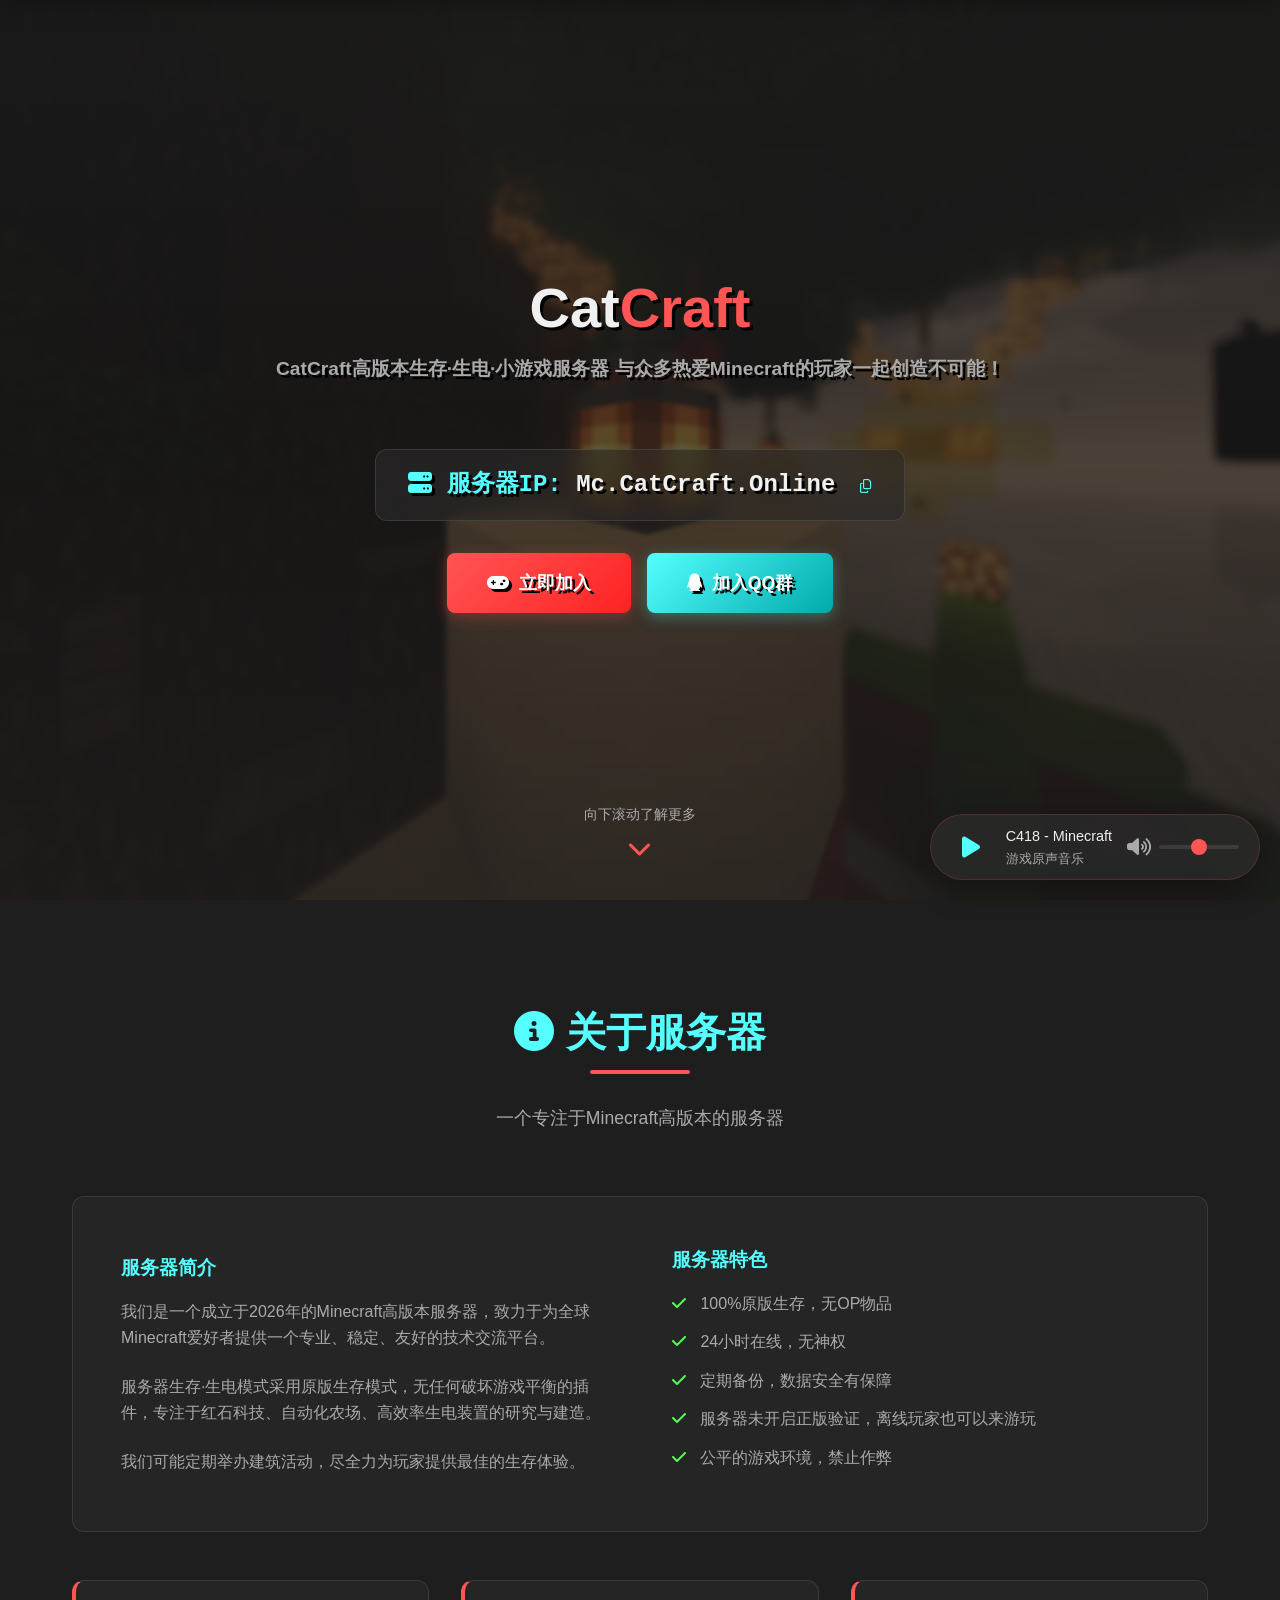
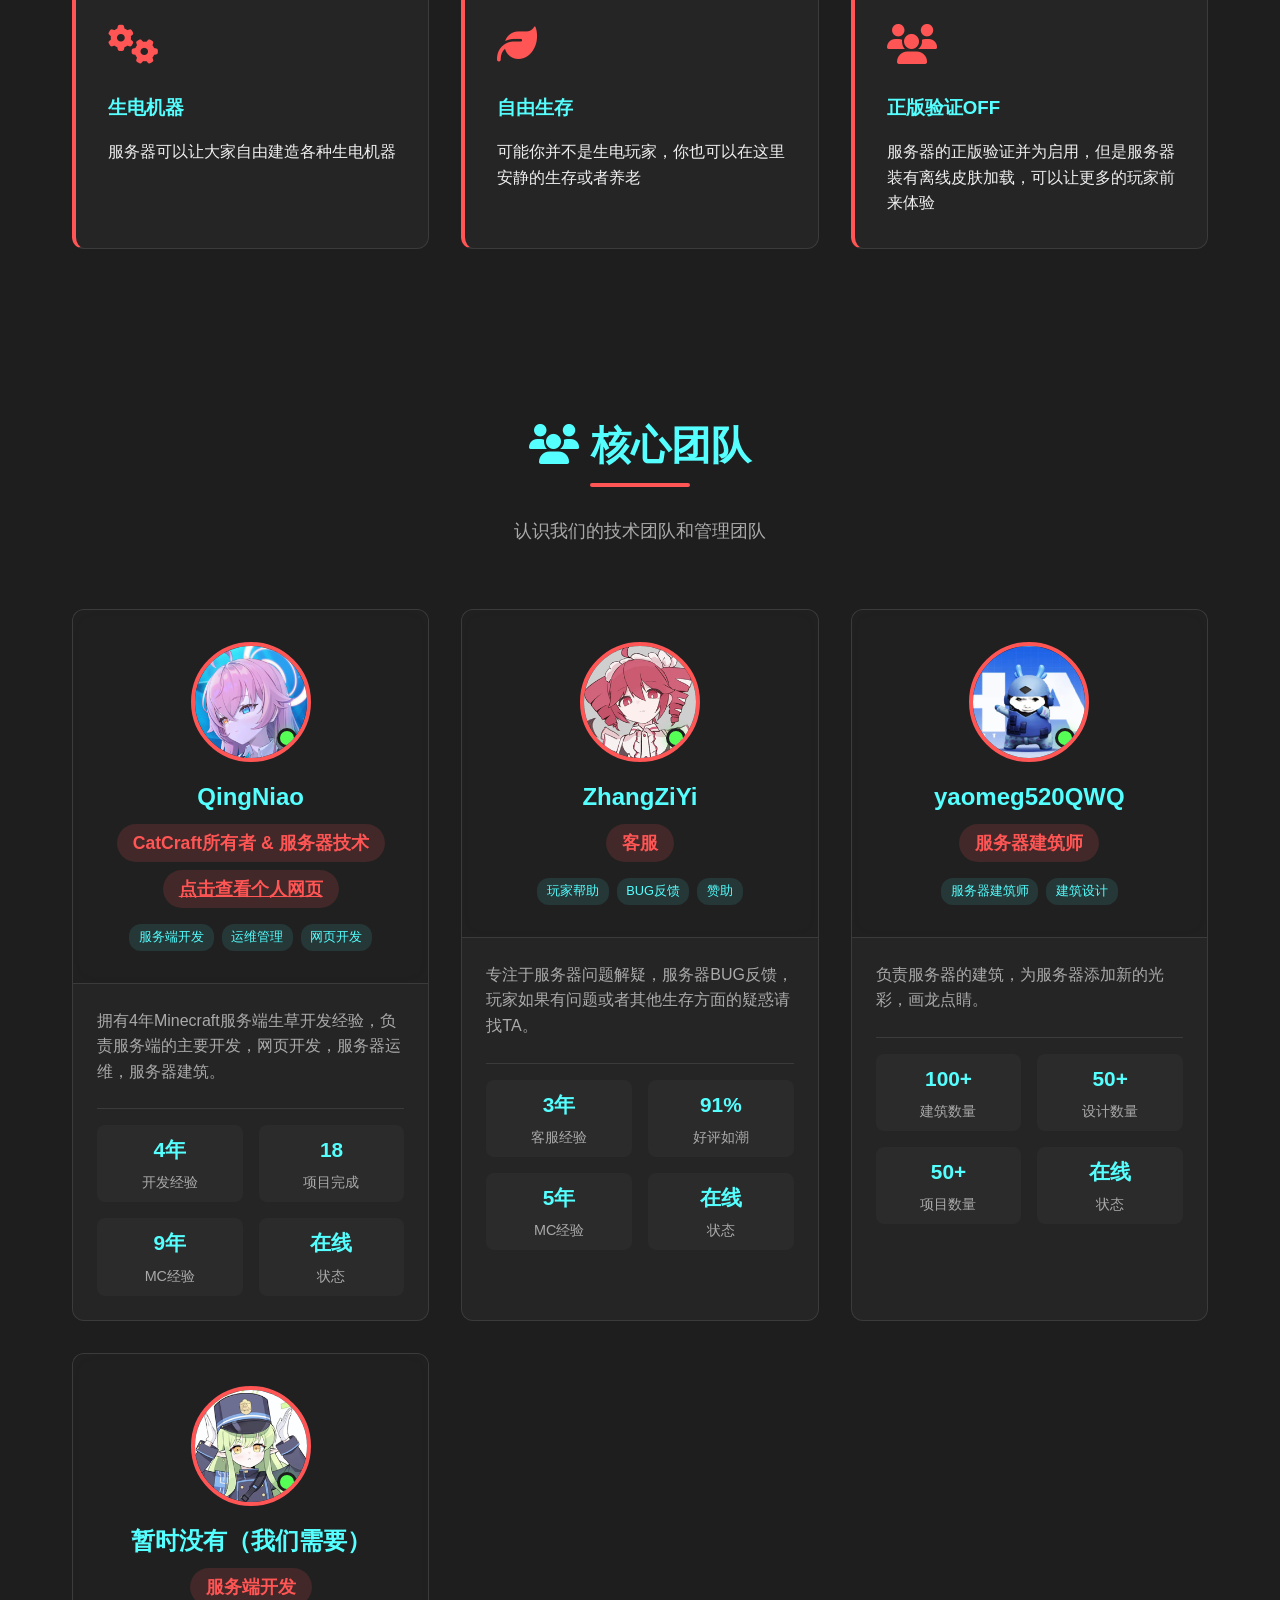
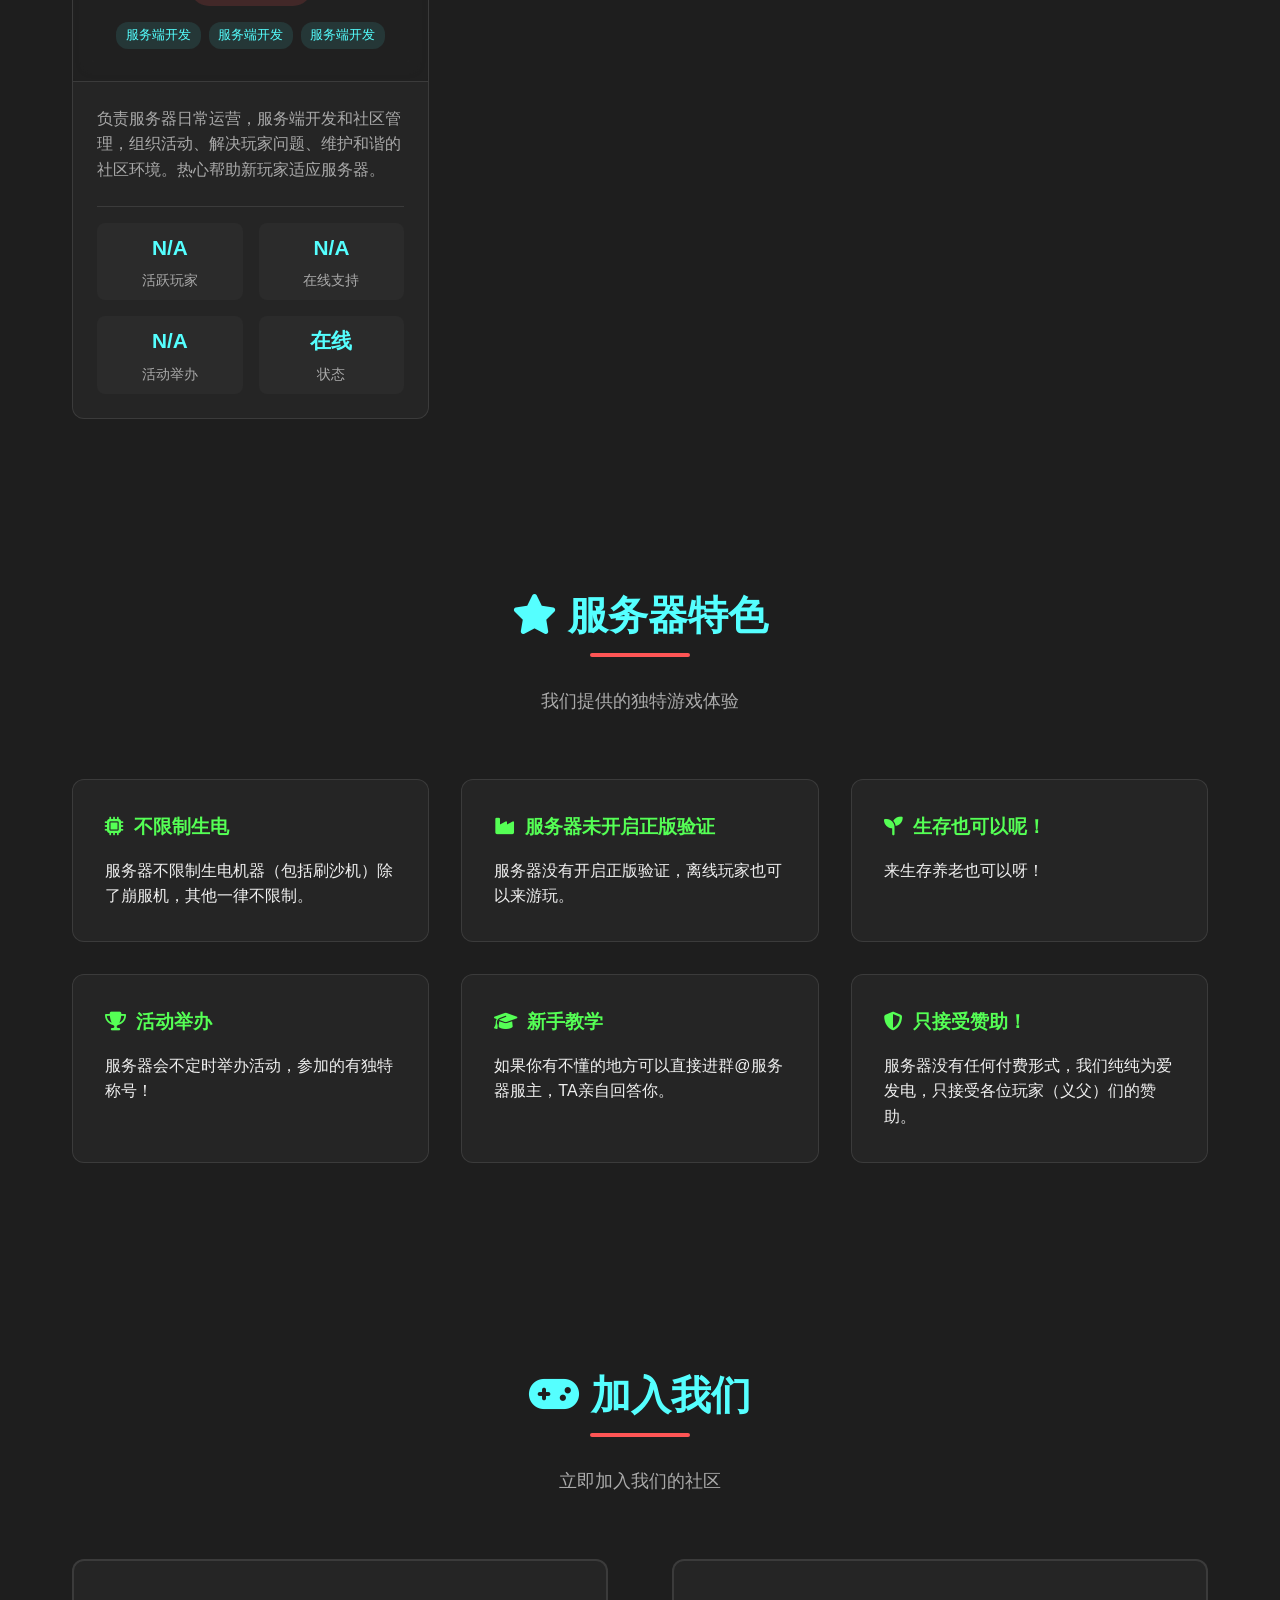
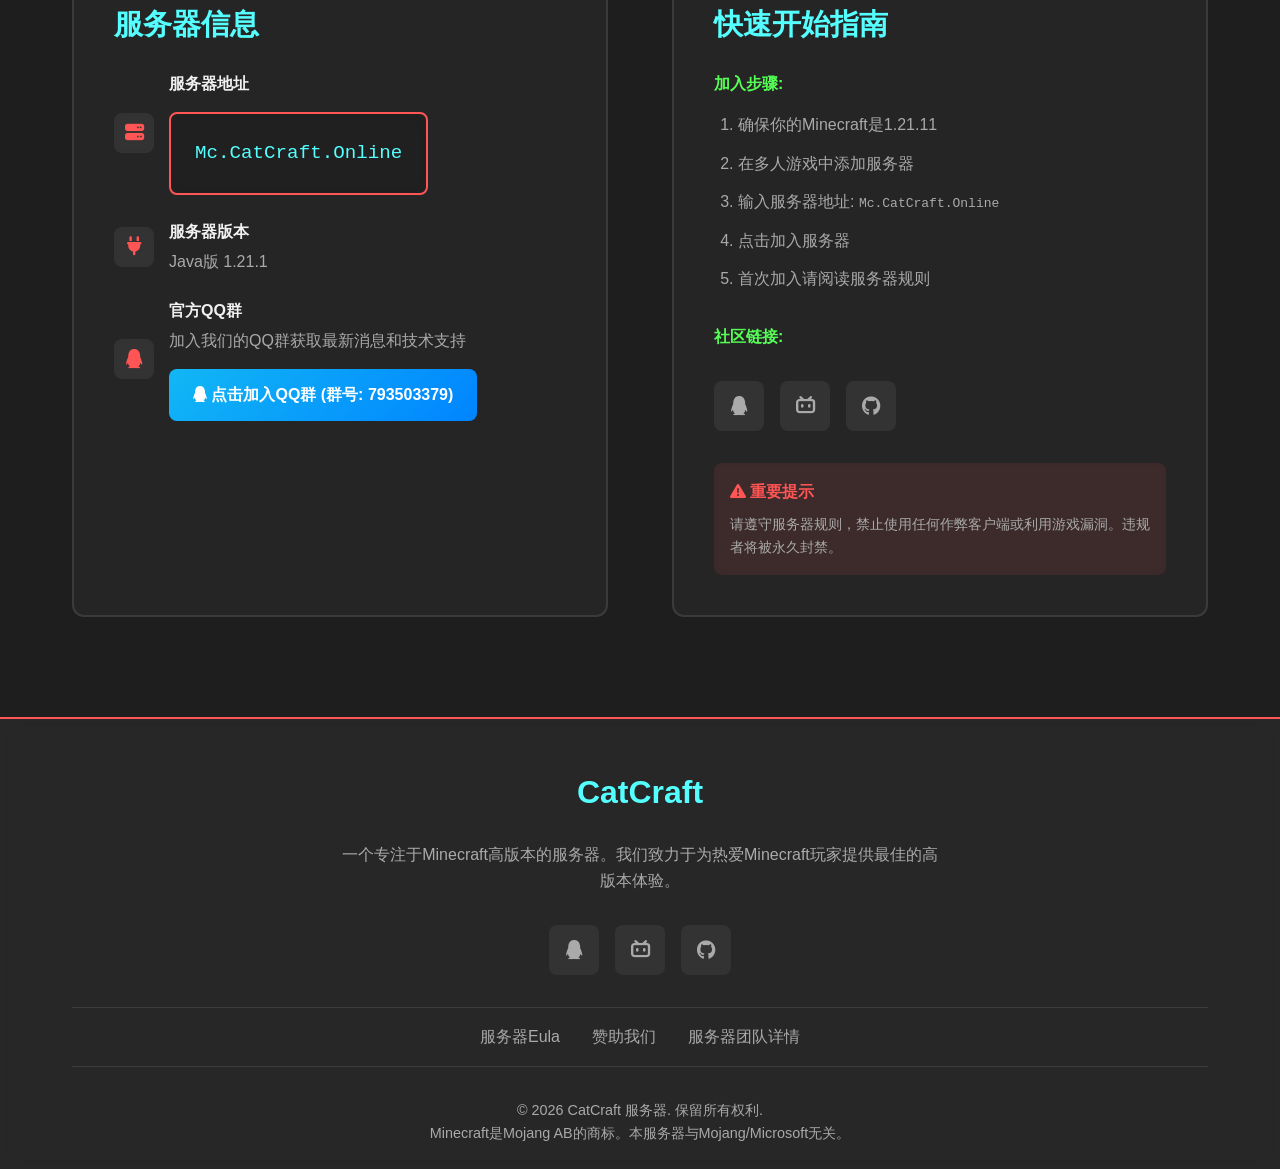
==== commit ffdb0f8b: "Update CatCraft.html" ====
--- a/CatCraftWeb/CatCraft.html
+++ b/CatCraftWeb/CatCraft.html
@@ -943,7 +943,7 @@
                 <li><a href="#team">核心团队</a></li>
                 <li><a href="#features">服务器特色</a></li>
                 <li><a href="./Buy_Me_a_Coffee/Buy_Me_a_Coffee.html">赞助我们</a></li>
-                <li><a href="http://web.catcraft.online/">团队详情</a></li>
+                <li><a href="https://catcraft.online/team.html">团队详情</a></li>
                 <li><a href="./Eula/index.html">EULA</a></li>
             </ul>
         </div>
@@ -1365,7 +1365,7 @@
                 <div style="display: flex; justify-content: center; flex-wrap: wrap; gap: 2rem;">
                     <a href="./Eula/index.html" style="color: var(--minecraft-gray); text-decoration: none;">服务器Eula</a>
                     <a href="./Buy_Me_a_Coffee/Buy_Me_a_Coffee.html" style="color: var(--minecraft-gray); text-decoration: none;">赞助我们</a>
-                    <a href="http://web.catcraft.online/" style="color: var(--minecraft-gray); text-decoration: none;">服务器团队详情</a>
+                    <a href="https://catcraft.online/team.html" style="color: var(--minecraft-gray); text-decoration: none;">服务器团队详情</a>
                 </div>
             </div>
             
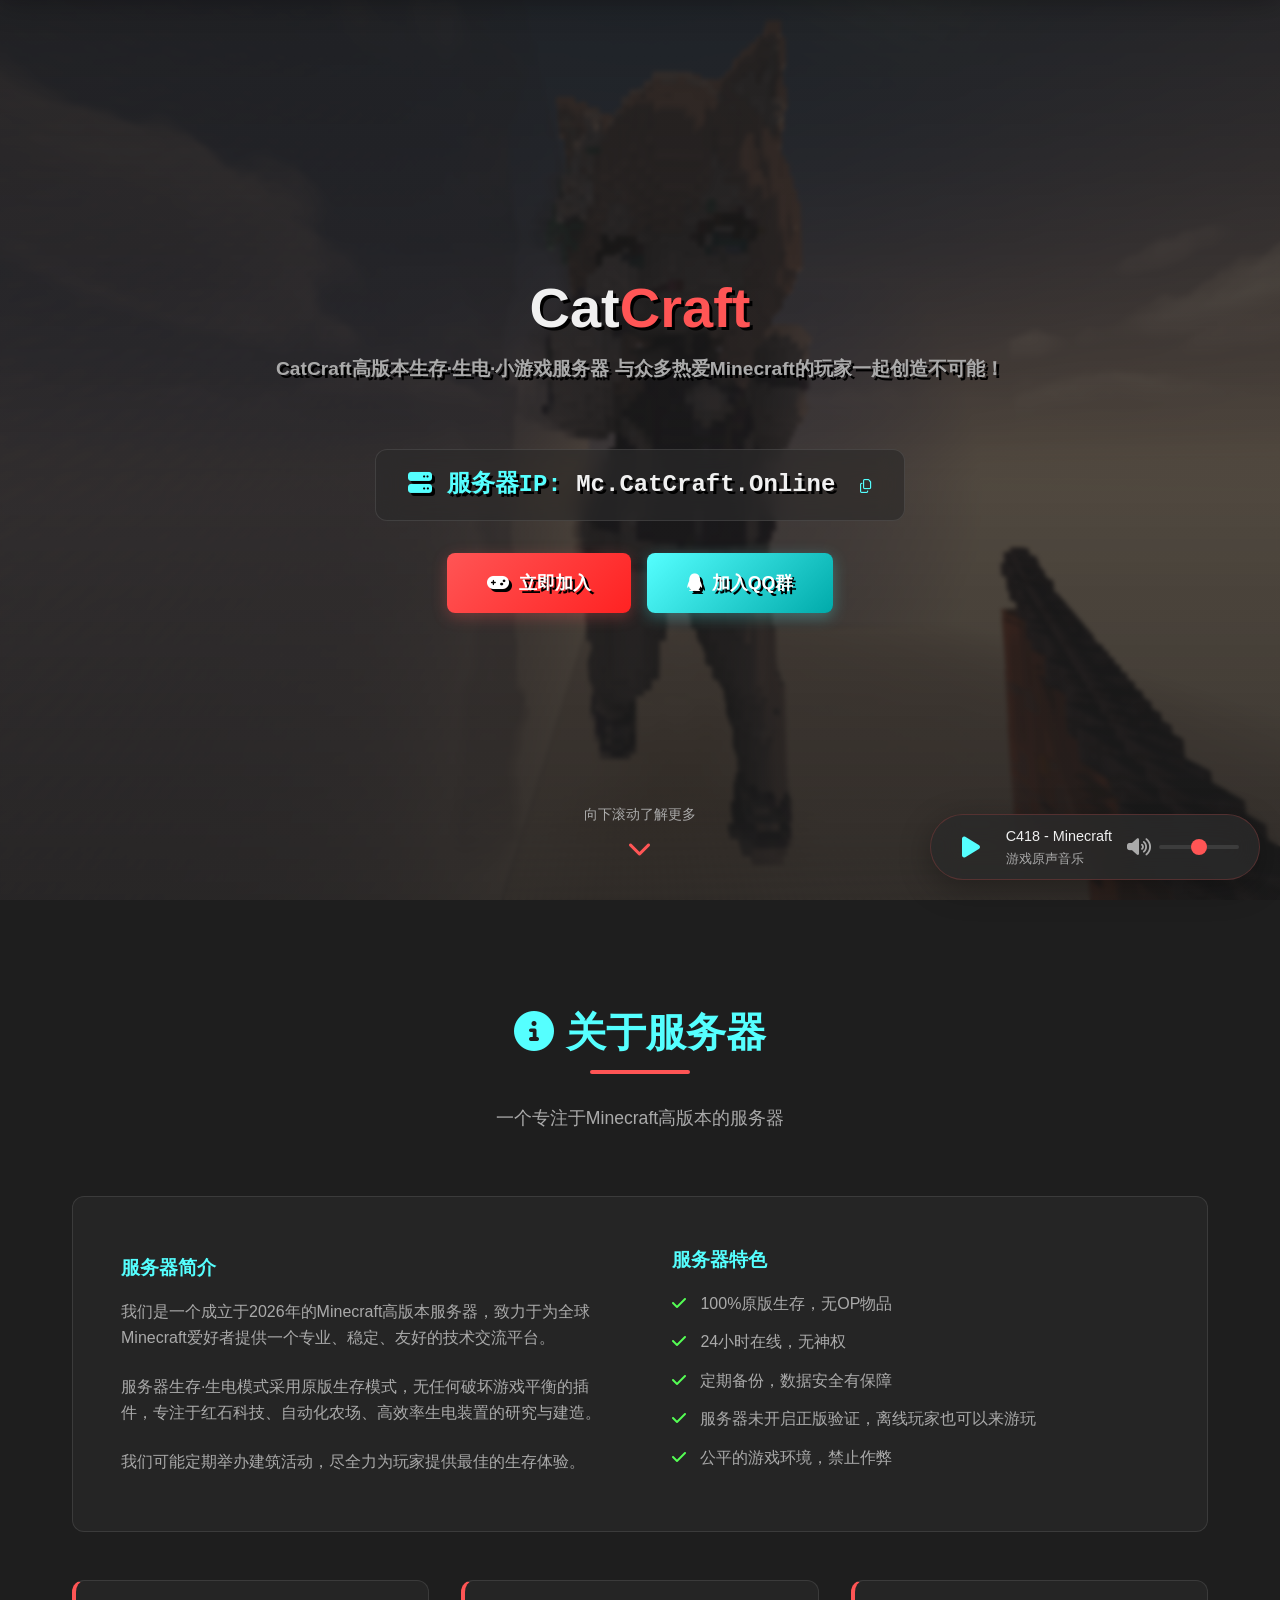
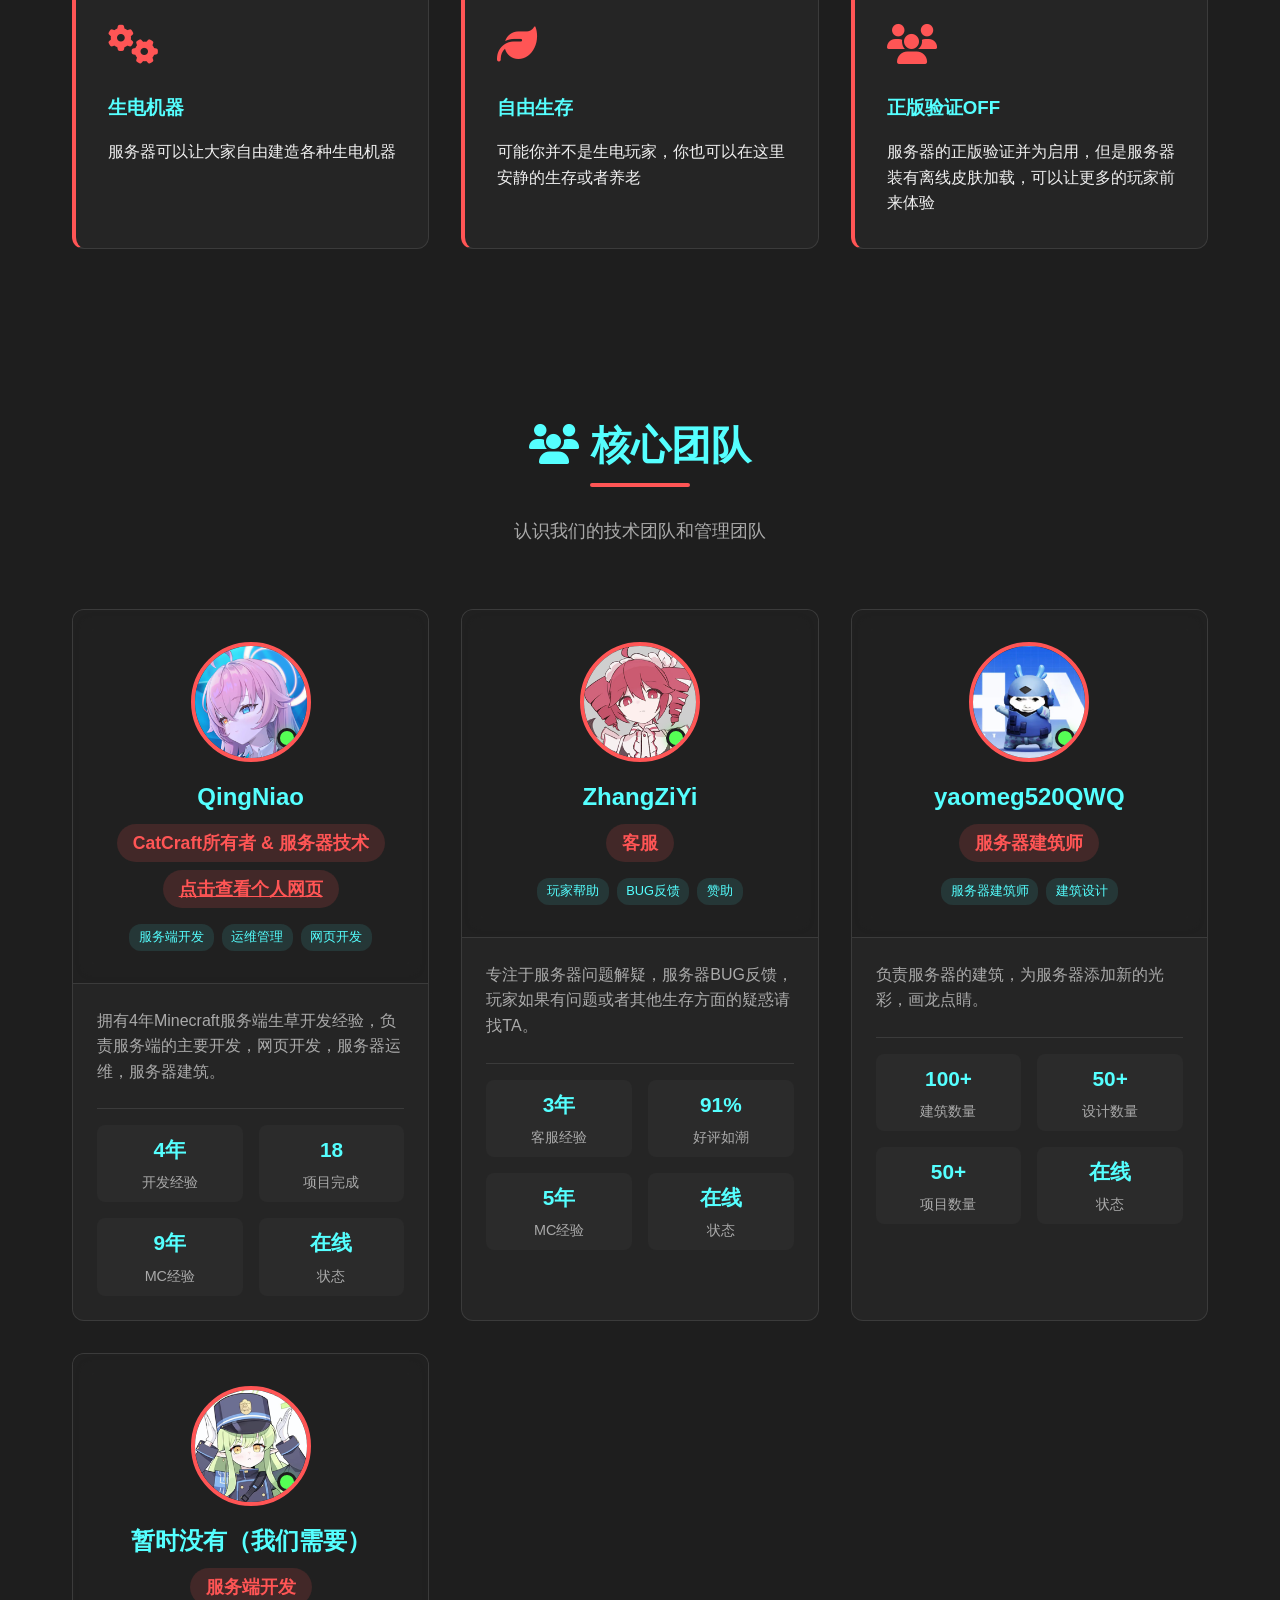
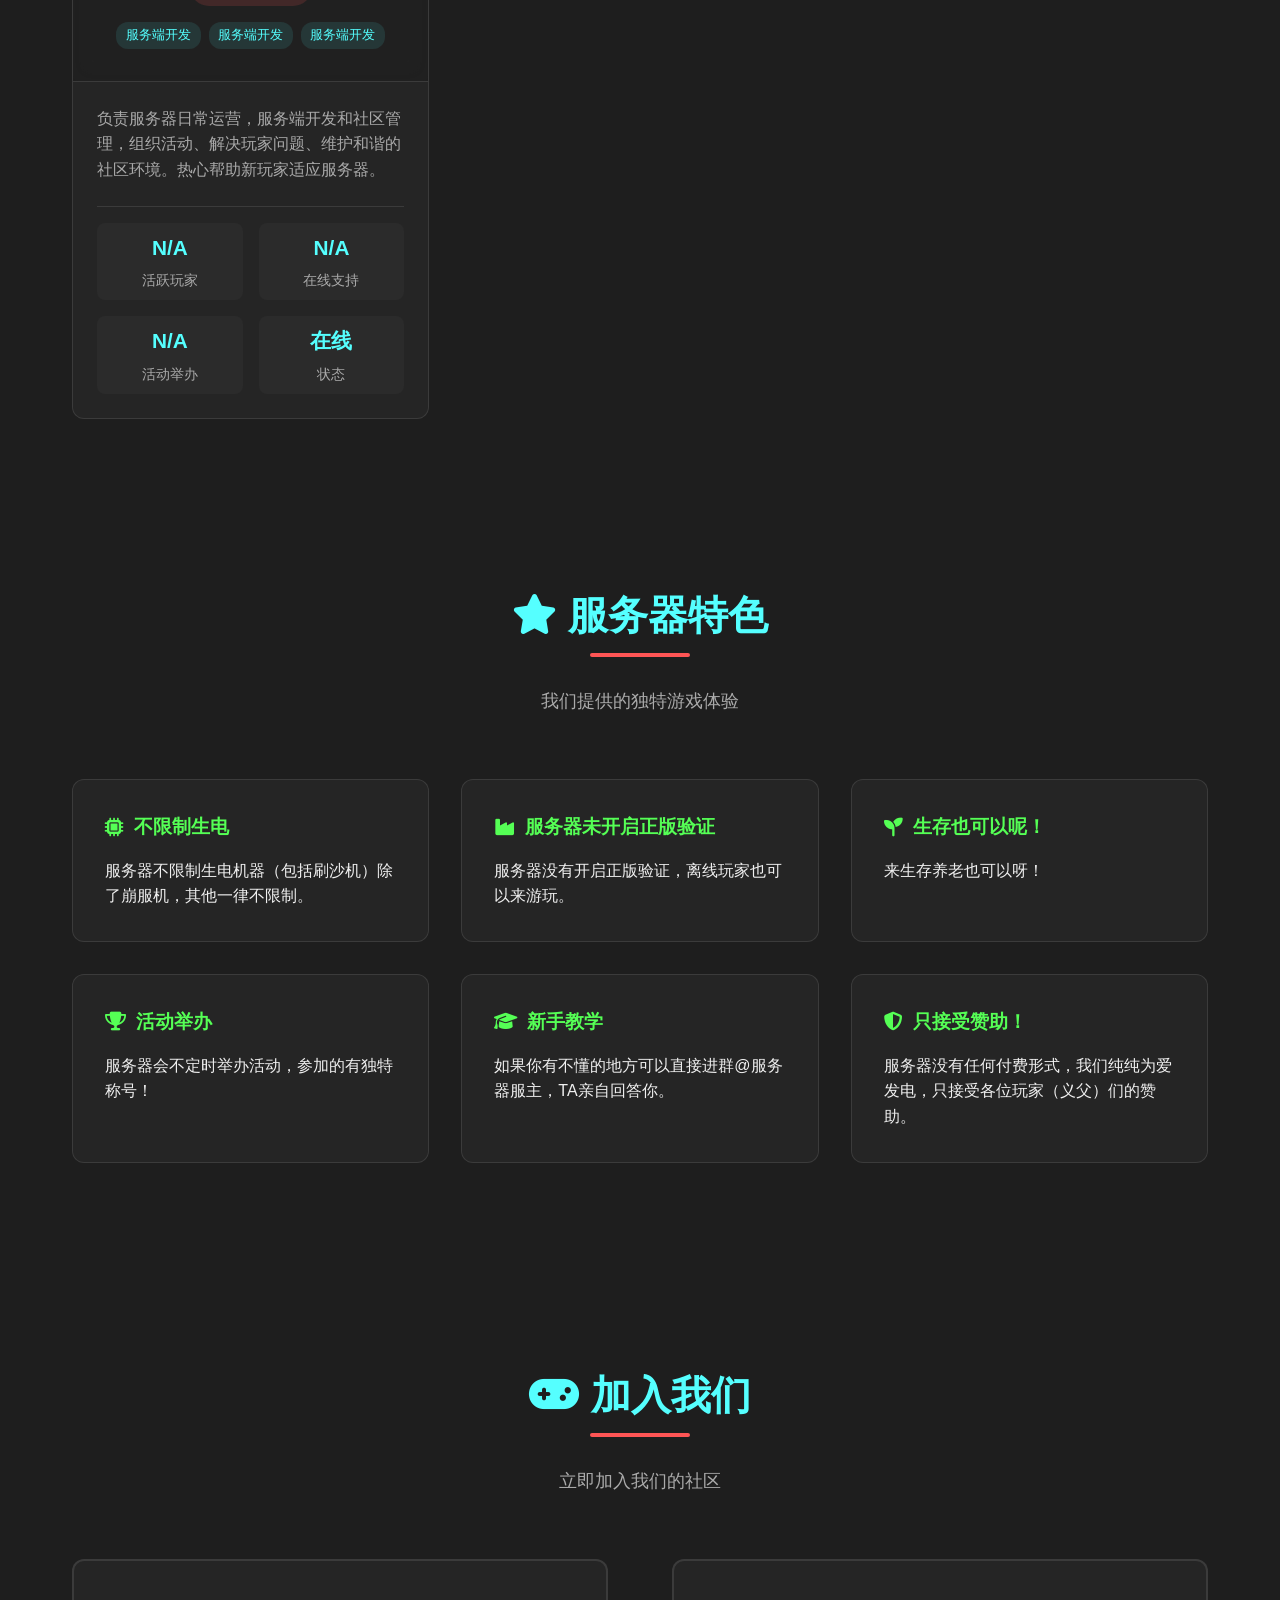
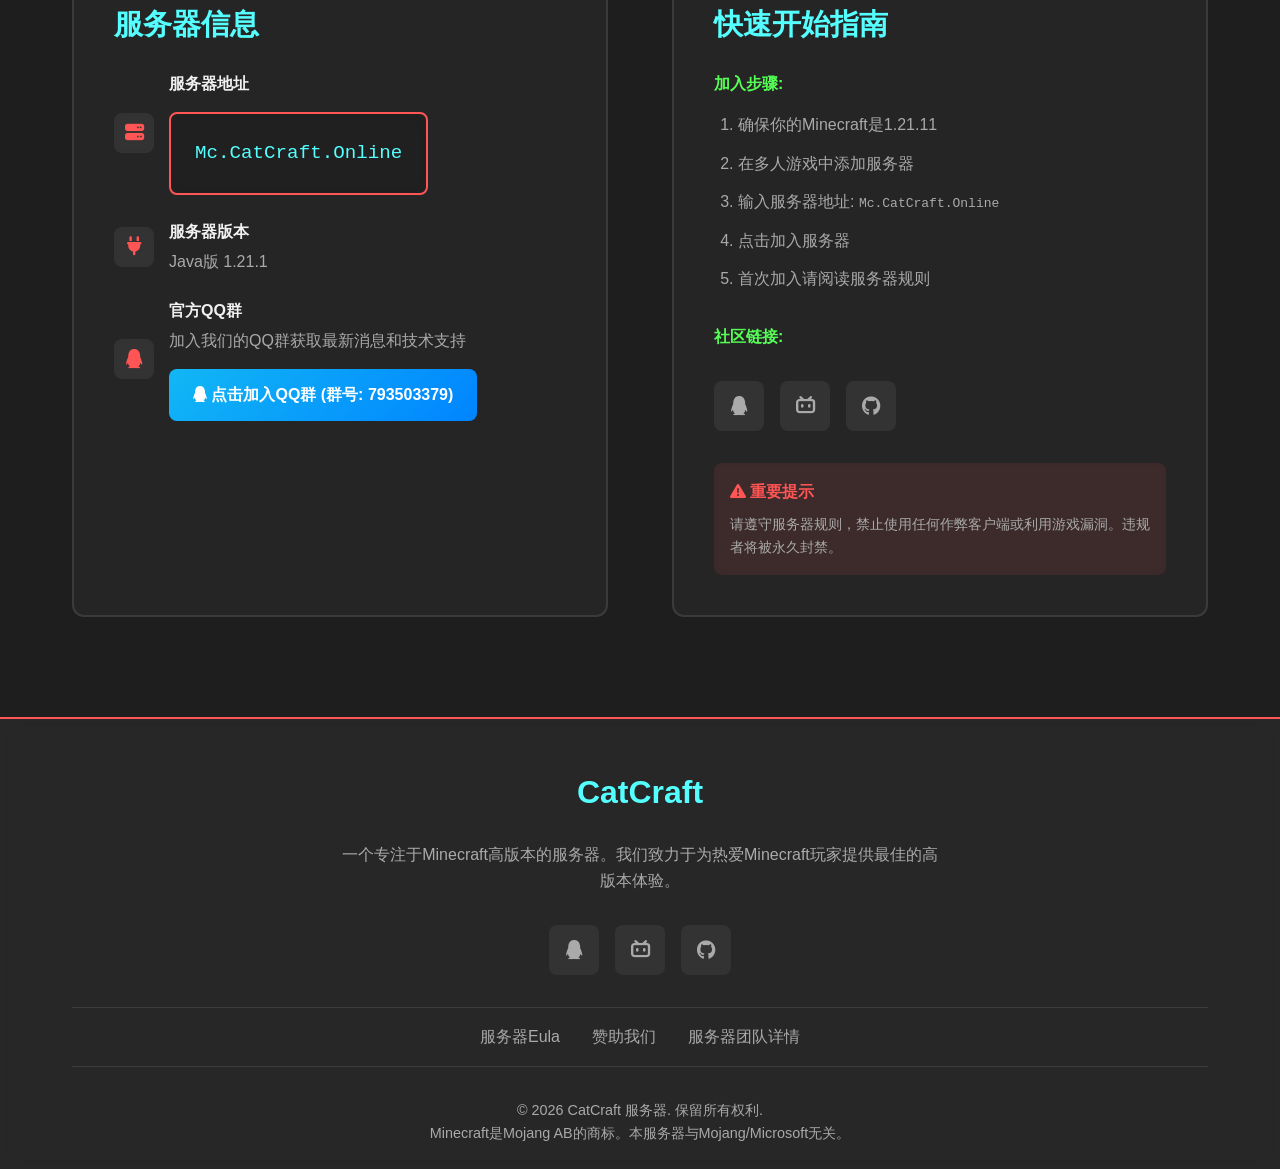
==== commit a7dd2bd3: "Update CatCraft.html" ====
--- a/CatCraftWeb/CatCraft.html
+++ b/CatCraftWeb/CatCraft.html
@@ -1057,7 +1057,7 @@
                             </div>
                             <h3 class="member-name">QingNiao</h3>
                             <div class="member-role">CatCraft所有者 & 服务器技术</div>
-                           <a href="http://web.catcraft.online/" target="_blank" class="member-role-qingniaoweb">点击查看个人网页</a>
+                           <a href="https://catcraft.online/team.html" target="_blank" class="member-role-qingniaoweb">点击查看个人网页</a>
                      
                             
                             <div class="member-tags">
